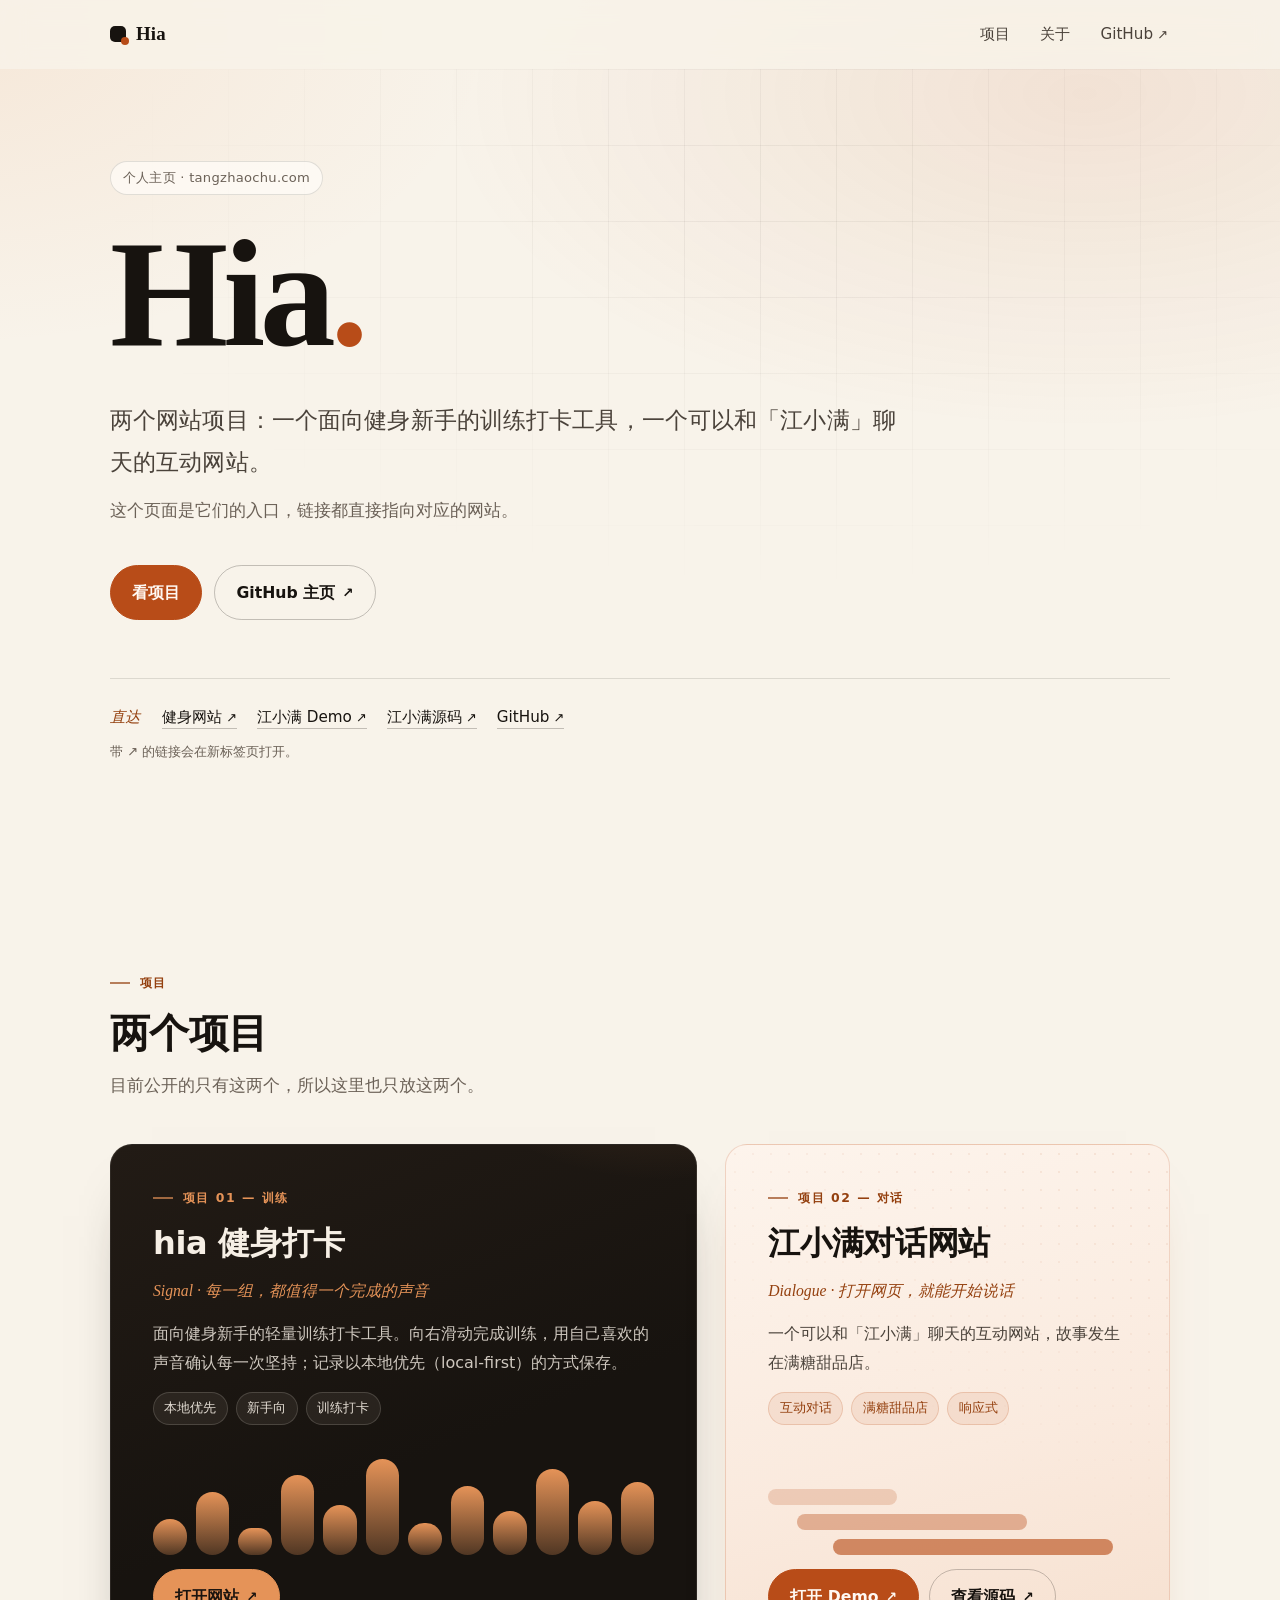
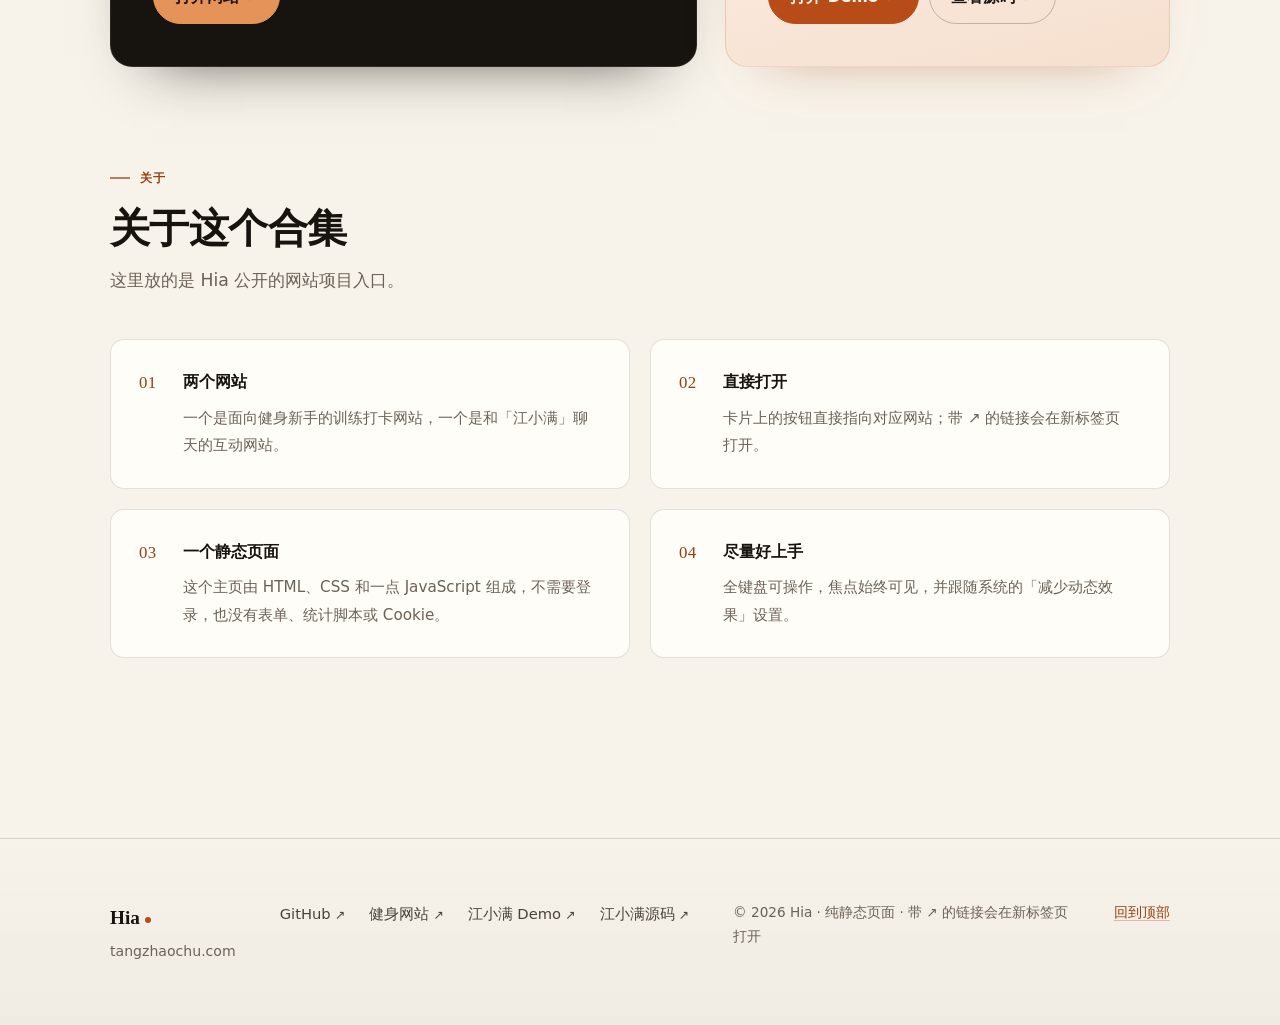
==== index.html @ 53aebcbc "Create personal project homepage" ====
<!doctype html>
<html lang="zh-CN">
  <head>
    <meta charset="utf-8" />
    <meta name="viewport" content="width=device-width, initial-scale=1" />
    <title>Hia · 个人主页 — 健身打卡与江小满对话</title>
    <meta
      name="description"
      content="Hia 的个人主页：一个面向健身新手的训练打卡工具，和一个可以和「江小满」聊天的互动网站。纯静态页面，无追踪、无外部依赖。"
    />
    <link rel="canonical" href="https://tangzhaochu.com/" />
    <meta name="color-scheme" content="light" />
    <meta name="theme-color" content="#f8f3ea" />

    <meta property="og:type" content="website" />
    <meta property="og:locale" content="zh_CN" />
    <meta property="og:url" content="https://tangzhaochu.com/" />
    <meta property="og:title" content="Hia · 个人主页" />
    <meta
      property="og:description"
      content="两个网站项目的入口：一个面向健身新手的训练打卡工具，一个可以和「江小满」聊天的互动网站。"
    />

    <link rel="icon" href="favicon.svg" type="image/svg+xml" />
    <link rel="stylesheet" href="styles.css" />

    <script type="application/ld+json">
      {
        "@context": "https://schema.org",
        "@type": "WebSite",
        "name": "Hia",
        "alternateName": "Hia 个人主页",
        "url": "https://tangzhaochu.com/",
        "inLanguage": "zh-CN"
      }
    </script>
  </head>

  <body>
    <a class="skip-link" href="#main">跳到主要内容</a>

    <header class="site-header">
      <div class="wrap site-header__inner">
        <a class="brand" href="#top">
          <span class="brand__mark" aria-hidden="true"></span>
          <span class="brand__text">Hia</span>
        </a>

        <nav class="nav" aria-label="站点导航">
          <a href="#projects">项目</a>
          <a href="#notes">关于</a>
          <a href="https://github.com/hiack" target="_blank" rel="noopener noreferrer">
            GitHub<span class="ext" aria-hidden="true">↗</span>
          </a>
        </nav>
      </div>
    </header>

    <main id="main">
      <!-- 首屏 -->
      <section class="hero" id="top" aria-labelledby="hero-title">
        <div class="wrap hero__inner">
          <p class="chip">个人主页 · tangzhaochu.com</p>

          <h1 class="hero__name" id="hero-title">
            Hia<span class="hero__dot" aria-hidden="true">.</span>
          </h1>

          <p class="hero__lead">
            两个网站项目：一个面向健身新手的训练打卡工具，一个可以和「江小满」聊天的互动网站。
          </p>
          <p class="hero__sub">这个页面是它们的入口，链接都直接指向对应的网站。</p>

          <div class="hero__actions">
            <a class="btn btn--primary" href="#projects">看项目</a>
            <a class="btn btn--ghost" href="https://github.com/hiack" target="_blank" rel="noopener noreferrer">
              GitHub 主页<span class="ext" aria-hidden="true">↗</span>
            </a>
          </div>

          <div class="quick">
            <span class="quick__label" aria-hidden="true">直达</span>
            <ul class="quick__list" role="list">
              <li>
                <a href="https://temporary-speedy-koto-kwl44fv.vercel.app/" target="_blank" rel="noopener noreferrer">
                  健身网站<span class="ext" aria-hidden="true">↗</span>
                </a>
              </li>
              <li>
                <a href="/jiang-xiaoman-web/" target="_blank" rel="noopener noreferrer">
                  江小满 Demo<span class="ext" aria-hidden="true">↗</span>
                </a>
              </li>
              <li>
                <a href="https://github.com/hiack/jiang-xiaoman-web" target="_blank" rel="noopener noreferrer">
                  江小满源码<span class="ext" aria-hidden="true">↗</span>
                </a>
              </li>
              <li>
                <a href="https://github.com/hiack" target="_blank" rel="noopener noreferrer">
                  GitHub<span class="ext" aria-hidden="true">↗</span>
                </a>
              </li>
            </ul>
            <p class="quick__hint">带 ↗ 的链接会在新标签页打开。</p>
          </div>
        </div>
      </section>

      <!-- 项目 -->
      <section class="section" id="projects" aria-labelledby="projects-title">
        <div class="wrap">
          <header class="section__head reveal">
            <p class="kicker">项目</p>
            <h2 class="section__title" id="projects-title">两个项目</h2>
            <p class="section__lead">目前公开的只有这两个，所以这里也只放这两个。</p>
          </header>

          <div class="projects">
            <!-- 01 健身：深色信号 / 力量 -->
            <article class="card card--dark on-dark reveal" aria-labelledby="project-fitness">
              <p class="card__kicker">项目 01 — 训练</p>
              <h3 class="card__title" id="project-fitness">hia 健身打卡</h3>
              <p class="card__tagline">Signal · 每一组，都值得一个完成的声音</p>

              <p class="card__body">
                面向健身新手的轻量训练打卡工具。向右滑动完成训练，用自己喜欢的声音确认每一次坚持；记录以本地优先（local-first）的方式保存。
              </p>

              <ul class="chips" role="list">
                <li>本地优先</li>
                <li>新手向</li>
                <li>训练打卡</li>
              </ul>

              <div class="card__motif">
                <div class="bars" aria-hidden="true">
                  <span></span><span></span><span></span><span></span><span></span><span></span>
                  <span></span><span></span><span></span><span></span><span></span><span></span>
                </div>
              </div>

              <div class="card__actions">
                <a
                  class="btn btn--primary"
                  href="https://temporary-speedy-koto-kwl44fv.vercel.app/"
                  target="_blank"
                  rel="noopener noreferrer"
                >
                  打开网站<span class="ext" aria-hidden="true">↗</span>
                </a>
              </div>
            </article>

            <!-- 02 江小满：暖色对话 -->
            <article class="card card--warm reveal" aria-labelledby="project-jiang">
              <p class="card__kicker">项目 02 — 对话</p>
              <h3 class="card__title" id="project-jiang">江小满对话网站</h3>
              <p class="card__tagline">Dialogue · 打开网页，就能开始说话</p>

              <p class="card__body">
                一个可以和「江小满」聊天的互动网站，故事发生在满糖甜品店。
              </p>

              <ul class="chips" role="list">
                <li>互动对话</li>
                <li>满糖甜品店</li>
                <li>响应式</li>
              </ul>

              <div class="card__motif">
                <div class="bubbles" aria-hidden="true">
                  <span class="bubble bubble--sm"></span>
                  <span class="bubble bubble--md"></span>
                  <span class="bubble bubble--lg"></span>
                </div>
              </div>

              <div class="card__actions">
                <a
                  class="btn btn--primary"
                  href="/jiang-xiaoman-web/"
                  target="_blank"
                  rel="noopener noreferrer"
                >
                  打开 Demo<span class="ext" aria-hidden="true">↗</span>
                </a>
                <a
                  class="btn btn--ghost"
                  href="https://github.com/hiack/jiang-xiaoman-web"
                  target="_blank"
                  rel="noopener noreferrer"
                >
                  查看源码<span class="ext" aria-hidden="true">↗</span>
                </a>
              </div>
            </article>
          </div>
        </div>
      </section>

      <!-- 关于这个合集 -->
      <section class="section section--notes" id="notes" aria-labelledby="notes-title">
        <div class="wrap">
          <header class="section__head reveal">
            <p class="kicker">关于</p>
            <h2 class="section__title" id="notes-title">关于这个合集</h2>
            <p class="section__lead">这里放的是 Hia 公开的网站项目入口。</p>
          </header>

          <ol class="notes reveal" role="list">
            <li class="note">
              <p class="note__title">两个网站</p>
              <p class="note__body">一个是面向健身新手的训练打卡网站，一个是和「江小满」聊天的互动网站。</p>
            </li>
            <li class="note">
              <p class="note__title">直接打开</p>
              <p class="note__body">卡片上的按钮直接指向对应网站；带 ↗ 的链接会在新标签页打开。</p>
            </li>
            <li class="note">
              <p class="note__title">一个静态页面</p>
              <p class="note__body">这个主页由 HTML、CSS 和一点 JavaScript 组成，不需要登录，也没有表单、统计脚本或 Cookie。</p>
            </li>
            <li class="note">
              <p class="note__title">尽量好上手</p>
              <p class="note__body">全键盘可操作，焦点始终可见，并跟随系统的「减少动态效果」设置。</p>
            </li>
          </ol>
        </div>
      </section>
    </main>

    <footer class="site-footer">
      <div class="wrap footer__inner">
        <div class="footer__brand">
          <p class="footer__name">Hia<span class="brand__dot" aria-hidden="true"></span></p>
          <p class="footer__domain">tangzhaochu.com</p>
        </div>

        <nav class="footer__nav" aria-label="页脚链接">
          <a href="https://github.com/hiack" target="_blank" rel="noopener noreferrer">
            GitHub<span class="ext" aria-hidden="true">↗</span>
          </a>
          <a href="https://temporary-speedy-koto-kwl44fv.vercel.app/" target="_blank" rel="noopener noreferrer">
            健身网站<span class="ext" aria-hidden="true">↗</span>
          </a>
          <a href="/jiang-xiaoman-web/" target="_blank" rel="noopener noreferrer">
            江小满 Demo<span class="ext" aria-hidden="true">↗</span>
          </a>
          <a href="https://github.com/hiack/jiang-xiaoman-web" target="_blank" rel="noopener noreferrer">
            江小满源码<span class="ext" aria-hidden="true">↗</span>
          </a>
        </nav>

        <p class="footer__meta">© <span id="year">2026</span> Hia · 纯静态页面 · 带 ↗ 的链接会在新标签页打开</p>
        <p class="footer__top"><a href="#top">回到顶部</a></p>
      </div>
    </footer>

    <script src="script.js" defer></script>
  </body>
</html>
---- styles.css ----
/* =========================================================
   Hia · 个人主页 — tangzhaochu.com
   纯手写 CSS，无框架、无外部字体、无远程图片。
   配色：暖白纸面 + 墨色文字 + 克制的橘色强调。
   ========================================================= */

/* ---------- 1. 设计变量 ---------- */
:root {
  /* 纸面与墨色 */
  --paper: #f8f3ea;
  --paper-2: #fffdf8;
  --ink: #17130f;
  --ink-soft: #4a423a;
  --ink-muted: #6b6157;
  --line: rgba(23, 19, 15, 0.12);
  --line-strong: rgba(23, 19, 15, 0.24);

  /* 橘色强调：--accent 用于按钮/焦点，--accent-ink 用于浅底小字 */
  --accent: #b84c18;
  --accent-hover: #9c3f12;
  --accent-ink: #94400f;
  --accent-tint: rgba(184, 76, 24, 0.09);
  --accent-bright: #e59358;

  /* 深色卡片 */
  --dark: #17130f;
  --dark-2: #221b15;
  --on-dark: #f6efe5;
  --on-dark-soft: rgba(246, 239, 229, 0.82);
  --on-dark-muted: rgba(246, 239, 229, 0.62);

  /* 字体：全部走系统字体栈，不下载任何字体文件 */
  --font-sans: system-ui, -apple-system, "Segoe UI", Roboto, "PingFang SC", "Hiragino Sans GB",
    "Microsoft YaHei", "Noto Sans CJK SC", "Source Han Sans SC", sans-serif;
  --font-serif: "Iowan Old Style", "Palatino Linotype", Palatino, "Songti SC", Georgia, "Times New Roman", serif;

  /* 节奏 */
  --radius: 22px;
  --radius-sm: 14px;
  --section-y: clamp(56px, 9vw, 100px);

  /* 焦点环：深色区域内会覆盖成亮橘色 */
  --focus-ring: var(--accent);
}

/* ---------- 2. 基础 ---------- */
*,
*::before,
*::after {
  box-sizing: border-box;
}

html {
  -webkit-text-size-adjust: 100%;
  scroll-behavior: smooth;
  scroll-padding-top: 92px;
}

body {
  margin: 0;
  background-color: var(--paper);
  color: var(--ink);
  font-family: var(--font-sans);
  font-size: 1rem;
  line-height: 1.75;
  -webkit-font-smoothing: antialiased;
  -moz-osx-font-smoothing: grayscale;
  overflow-x: hidden;
}

h1,
h2,
h3,
p,
ul,
ol,
figure {
  margin: 0;
}

h1,
h2,
h3 {
  text-wrap: balance;
  line-height: 1.25;
}

p {
  text-wrap: pretty;
}

ul,
ol {
  padding: 0;
}

a {
  color: var(--accent-ink);
  text-decoration-color: rgba(184, 76, 24, 0.35);
  text-underline-offset: 0.22em;
}

a:hover {
  color: var(--accent-hover);
}

::selection {
  background: rgba(184, 76, 24, 0.18);
}

/* 焦点永远可见，任何地方都不移除 outline */
:focus-visible {
  outline: 3px solid var(--focus-ring);
  outline-offset: 3px;
}

.skip-link {
  position: fixed;
  top: 10px;
  left: 50%;
  z-index: 100;
  transform: translate(-50%, -160%);
  background: var(--ink);
  color: var(--paper);
  padding: 10px 18px;
  border-radius: 999px;
  font-size: 0.9rem;
  text-decoration: none;
  transition: transform 0.22s ease;
}

.skip-link:focus {
  transform: translate(-50%, 0);
  color: var(--paper);
}

/* 版心 */
.wrap {
  width: 100%;
  max-width: 1140px;
  margin-inline: auto;
  padding-inline: clamp(20px, 5vw, 40px);
}

/* 外链箭头 */
.ext {
  display: inline-block;
  margin-left: 0.32em;
  font-size: 0.85em;
  line-height: 1;
  transition: transform 0.25s ease;
}

a:hover > .ext,
a:focus-visible > .ext {
  transform: translate(0.12em, -0.12em);
}

/* ---------- 3. 顶栏 ---------- */
.site-header {
  position: sticky;
  top: 0;
  z-index: 30;
  background: var(--paper);
  border-bottom: 1px solid transparent;
  transition: border-color 0.3s ease, box-shadow 0.3s ease;
}

@supports (backdrop-filter: blur(2px)) {
  .site-header {
    background: rgba(248, 243, 234, 0.82);
    -webkit-backdrop-filter: blur(12px) saturate(1.15);
    backdrop-filter: blur(12px) saturate(1.15);
  }
}

.site-header.is-scrolled {
  border-bottom-color: var(--line);
  box-shadow: 0 12px 32px -28px rgba(23, 19, 15, 0.9);
}

.site-header__inner {
  display: flex;
  align-items: center;
  justify-content: space-between;
  gap: 18px;
  min-height: 68px;
}

.brand {
  display: inline-flex;
  align-items: center;
  gap: 10px;
  color: var(--ink);
  text-decoration: none;
}

.brand__text {
  font-family: var(--font-serif);
  font-size: 1.18rem;
  font-weight: 600;
  letter-spacing: 0.01em;
}

.brand__mark {
  position: relative;
  flex: 0 0 auto;
  width: 16px;
  height: 16px;
  border-radius: 5px;
  background: var(--ink);
}

.brand__mark::after {
  content: "";
  position: absolute;
  right: -3px;
  bottom: -3px;
  width: 8px;
  height: 8px;
  border-radius: 50%;
  background: var(--accent);
}

.nav {
  display: flex;
  align-items: center;
  gap: clamp(14px, 3vw, 26px);
  font-size: 0.95rem;
}

.nav a {
  position: relative;
  display: inline-block;
  padding: 6px 2px;
  color: var(--ink-soft);
  text-decoration: none;
}

.nav a::after {
  content: "";
  position: absolute;
  left: 0;
  right: 0;
  bottom: 2px;
  height: 1.5px;
  background: var(--accent);
  transform: scaleX(0);
  transform-origin: left center;
  transition: transform 0.28s cubic-bezier(0.2, 0.7, 0.3, 1);
}

.nav a:hover,
.nav a:focus-visible {
  color: var(--ink);
}

.nav a:hover::after,
.nav a:focus-visible::after {
  transform: scaleX(1);
}

/* ---------- 4. 首屏 ---------- */
.hero {
  position: relative;
  isolation: isolate;
  padding-block: clamp(52px, 8vw, 92px) clamp(60px, 9vw, 108px);
}

/* 暖色光晕 */
.hero::before {
  content: "";
  position: absolute;
  inset: -10% -12% auto -12%;
  height: 130%;
  z-index: -2;
  pointer-events: none;
  background:
    radial-gradient(58% 46% at 78% 10%, rgba(184, 76, 24, 0.1), rgba(184, 76, 24, 0) 70%),
    radial-gradient(48% 42% at 6% 4%, rgba(229, 147, 88, 0.12), rgba(229, 147, 88, 0) 72%);
}

/* 细网格，用遮罩淡出 */
.hero::after {
  content: "";
  position: absolute;
  inset: 0;
  z-index: -1;
  pointer-events: none;
  background-image:
    linear-gradient(to right, rgba(23, 19, 15, 0.05) 1px, transparent 1px),
    linear-gradient(to bottom, rgba(23, 19, 15, 0.05) 1px, transparent 1px);
  background-size: 76px 76px;
  -webkit-mask-image: radial-gradient(72% 62% at 62% 18%, #000 12%, transparent 76%);
  mask-image: radial-gradient(72% 62% at 62% 18%, #000 12%, transparent 76%);
}

.chip {
  display: inline-block;
  padding: 0.36em 0.9em;
  border: 1px solid var(--line);
  border-radius: 999px;
  background: rgba(255, 253, 248, 0.7);
  color: var(--ink-muted);
  font-size: 0.82rem;
  letter-spacing: 0.02em;
}

.hero__name {
  margin-top: clamp(20px, 3vw, 30px);
  font-family: var(--font-serif);
  font-weight: 600;
  font-size: clamp(3.6rem, 15vw, 9.5rem);
  line-height: 0.92;
  letter-spacing: -0.035em;
}

.hero__dot {
  color: var(--accent);
}

.hero__lead {
  margin-top: clamp(20px, 3vw, 32px);
  max-width: 34em;
  color: var(--ink-soft);
  font-size: clamp(1.1rem, 2.1vw, 1.45rem);
  line-height: 1.78;
  letter-spacing: 0.005em;
}

.hero__sub {
  margin-top: 14px;
  max-width: 38em;
  color: var(--ink-muted);
  font-size: clamp(0.95rem, 1.5vw, 1.05rem);
}

.hero__actions {
  display: flex;
  flex-wrap: wrap;
  gap: 12px;
  margin-top: clamp(28px, 4vw, 40px);
}

/* ---------- 5. 按钮 ---------- */
.btn {
  display: inline-flex;
  align-items: center;
  justify-content: center;
  gap: 0.2em;
  padding: 0.82em 1.35em;
  border: 1px solid transparent;
  border-radius: 999px;
  font-size: 0.98rem;
  font-weight: 600;
  text-decoration: none;
  white-space: nowrap;
  transition: background-color 0.25s ease, border-color 0.25s ease, color 0.25s ease, transform 0.25s ease;
}

.btn--primary {
  background: var(--accent);
  border-color: var(--accent);
  color: #fff8f2;
}

.btn--primary:hover {
  background: var(--accent-hover);
  border-color: var(--accent-hover);
  color: #fff8f2;
}

.btn--ghost {
  border-color: var(--line-strong);
  color: var(--ink);
}

.btn--ghost:hover {
  border-color: var(--ink);
  background: rgba(23, 19, 15, 0.04);
  color: var(--ink);
}

a.btn:hover {
  transform: translateY(-1px);
}

/* 深底区域：换成亮橘色 + 亮描边 */
.on-dark {
  --focus-ring: var(--accent-bright);
}

.on-dark .btn--primary {
  background: var(--accent-bright);
  border-color: var(--accent-bright);
  color: #1b140f;
}

.on-dark .btn--primary:hover {
  background: #f0a468;
  border-color: #f0a468;
  color: #1b140f;
}

.on-dark .btn--ghost {
  border-color: rgba(246, 239, 229, 0.28);
  color: var(--on-dark);
}

.on-dark .btn--ghost:hover {
  border-color: rgba(246, 239, 229, 0.6);
  background: rgba(246, 239, 229, 0.08);
  color: var(--on-dark);
}

/* ---------- 6. 首屏直达链接 ---------- */
.quick {
  display: flex;
  flex-wrap: wrap;
  align-items: baseline;
  gap: 10px 22px;
  margin-top: clamp(36px, 6vw, 58px);
  padding-top: 24px;
  border-top: 1px solid var(--line);
}

.quick__label {
  font-family: var(--font-serif);
  font-style: italic;
  font-size: 0.95rem;
  color: var(--accent-ink);
}

.quick__list {
  display: flex;
  flex-wrap: wrap;
  gap: 10px 20px;
  list-style: none;
}

.quick__list a {
  color: var(--ink);
  font-size: 0.95rem;
  text-decoration: none;
  border-bottom: 1px solid var(--line-strong);
  padding-bottom: 2px;
  transition: color 0.25s ease, border-color 0.25s ease;
}

.quick__list a:hover {
  color: var(--accent-ink);
  border-bottom-color: var(--accent);
}

.quick__hint {
  flex: 1 1 100%;
  color: var(--ink-muted);
  font-size: 0.82rem;
}

/* ---------- 7. 区块标题 ---------- */
.section {
  padding-block: var(--section-y);
}

.section__head {
  max-width: 44em;
  margin-bottom: clamp(28px, 4vw, 44px);
}

.kicker,
.card__kicker {
  display: flex;
  align-items: center;
  gap: 10px;
  color: var(--accent-ink);
  font-size: 0.78rem;
  font-weight: 700;
  letter-spacing: 0.12em;
}

.kicker::before,
.card__kicker::before {
  content: "";
  flex: 0 0 auto;
  width: 20px;
  height: 2px;
  background: currentColor;
  opacity: 0.65;
}

.section__title {
  margin-top: 14px;
  font-size: clamp(1.7rem, 4vw, 2.5rem);
  font-weight: 700;
  letter-spacing: -0.015em;
}

.section__lead {
  margin-top: 12px;
  color: var(--ink-muted);
  font-size: clamp(0.98rem, 1.6vw, 1.08rem);
}

/* ---------- 8. 项目卡片 ---------- */
.projects {
  display: grid;
  grid-template-columns: 1fr;
  gap: clamp(20px, 2.6vw, 28px);
}

.card {
  position: relative;
  display: flex;
  flex-direction: column;
  gap: 14px;
  padding: clamp(26px, 3.6vw, 42px);
  border-radius: var(--radius);
  overflow: hidden;
  transition: transform 0.35s cubic-bezier(0.2, 0.7, 0.3, 1), box-shadow 0.35s ease;
}

/* 卡片内容永远在装饰层之上 */
.card > * {
  position: relative;
  z-index: 1;
}

/* — 01 健身：深色信号 / 力量 — */
.card--dark {
  background: linear-gradient(158deg, var(--dark-2) 0%, var(--dark) 58%);
  border: 1px solid rgba(246, 239, 229, 0.09);
  color: var(--on-dark);
  box-shadow: 0 30px 60px -42px rgba(23, 19, 15, 0.85);
}

.card--dark::before {
  content: "";
  position: absolute;
  inset: -30% -20% auto -20%;
  height: 90%;
  pointer-events: none;
  background: radial-gradient(46% 60% at 82% 0%, rgba(229, 147, 88, 0.24), rgba(229, 147, 88, 0) 68%);
}

.card--dark .card__kicker {
  color: var(--accent-bright);
}

.card--dark .card__body {
  color: var(--on-dark-soft);
}

/* — 02 江小满：暖色对话 — */
.card--warm {
  background: linear-gradient(166deg, #fdf4ec 0%, #faeade 58%, #f6e0cf 100%);
  border: 1px solid rgba(184, 76, 24, 0.18);
  color: var(--ink);
  box-shadow: 0 26px 56px -44px rgba(148, 64, 15, 0.6);
}

.card--warm::before {
  content: "";
  position: absolute;
  inset: 0;
  pointer-events: none;
  opacity: 0.45;
  background-image: radial-gradient(rgba(184, 76, 24, 0.22) 1px, rgba(184, 76, 24, 0) 1px);
  background-size: 18px 18px;
  -webkit-mask-image: linear-gradient(205deg, #000 0%, transparent 58%);
  mask-image: linear-gradient(205deg, #000 0%, transparent 58%);
}

.card__title {
  font-size: clamp(1.45rem, 2.9vw, 2rem);
  font-weight: 700;
  letter-spacing: -0.01em;
}

.card__tagline {
  font-family: var(--font-serif);
  font-style: italic;
  font-size: 0.98rem;
  color: var(--accent-ink);
}

.card--dark .card__tagline {
  color: var(--accent-bright);
}

.card__body {
  color: var(--ink-soft);
  font-size: 1rem;
  line-height: 1.85;
}

.chips {
  display: flex;
  flex-wrap: wrap;
  gap: 8px;
  list-style: none;
}

.chips li {
  padding: 0.32em 0.8em;
  border: 1px solid rgba(184, 76, 24, 0.2);
  border-radius: 999px;
  background: var(--accent-tint);
  color: var(--accent-ink);
  font-size: 0.82rem;
  white-space: nowrap;
}

.card--dark .chips li {
  border-color: rgba(246, 239, 229, 0.16);
  background: rgba(246, 239, 229, 0.07);
  color: rgba(246, 239, 229, 0.9);
}

/* 图案区：把操作区推到卡片底部，两张卡片的按钮底部对齐 */
.card__motif {
  margin-top: auto;
  padding-top: clamp(10px, 2vw, 20px);
}

.card__actions {
  display: flex;
  flex-wrap: wrap;
  gap: 10px;
}

.card__note {
  margin-top: 2px;
  padding-left: 12px;
  border-left: 2px solid var(--line-strong);
  color: var(--ink-muted);
  font-size: 0.85rem;
  line-height: 1.7;
}

.card--dark .card__note {
  border-left-color: rgba(229, 147, 88, 0.5);
  color: var(--on-dark-muted);
}

/* ---------- 9. 图案：信号条 + 对话气泡 ---------- */
.bars {
  display: flex;
  align-items: flex-end;
  gap: clamp(4px, 1.1vw, 9px);
  height: clamp(66px, 12vw, 96px);
}

.bars span {
  flex: 1 1 0;
  min-width: 3px;
  border-radius: 999px;
  background: linear-gradient(180deg, var(--accent-bright) 0%, rgba(229, 147, 88, 0.28) 100%);
  transform-origin: 50% 100%;
  animation: bar-pulse 2.8s cubic-bezier(0.4, 0, 0.2, 1) infinite;
}

.bars span:nth-child(1)  { height: 38%;  animation-delay: -0.10s; }
.bars span:nth-child(2)  { height: 66%;  animation-delay: -0.35s; }
.bars span:nth-child(3)  { height: 28%;  animation-delay: -0.60s; }
.bars span:nth-child(4)  { height: 84%;  animation-delay: -0.20s; }
.bars span:nth-child(5)  { height: 52%;  animation-delay: -0.75s; }
.bars span:nth-child(6)  { height: 100%; animation-delay: -0.45s; }
.bars span:nth-child(7)  { height: 34%;  animation-delay: -0.95s; }
.bars span:nth-child(8)  { height: 72%;  animation-delay: -0.55s; }
.bars span:nth-child(9)  { height: 46%;  animation-delay: -1.15s; }
.bars span:nth-child(10) { height: 90%;  animation-delay: -0.30s; }
.bars span:nth-child(11) { height: 56%;  animation-delay: -0.85s; }
.bars span:nth-child(12) { height: 76%;  animation-delay: -0.65s; }

@keyframes bar-pulse {
  0%,
  100% {
    transform: scaleY(0.55);
    opacity: 0.6;
  }
  45% {
    transform: scaleY(1);
    opacity: 1;
  }
}

.bubbles {
  display: flex;
  flex-direction: column;
  gap: 9px;
}

.bubble {
  display: block;
  height: 16px;
  border-radius: 999px;
  animation: bubble-float 6s ease-in-out infinite;
}

.bubble--sm {
  width: 36%;
  background: rgba(184, 76, 24, 0.2);
}

.bubble--md {
  width: 64%;
  margin-left: 8%;
  background: rgba(184, 76, 24, 0.38);
  animation-delay: 0.4s;
}

.bubble--lg {
  width: 78%;
  margin-left: 18%;
  background: rgba(184, 76, 24, 0.62);
  animation-delay: 0.8s;
}

@keyframes bubble-float {
  0%,
  100% {
    transform: translateY(0);
  }
  50% {
    transform: translateY(-4px);
  }
}

/* 卡片悬停：轻微抬起（动效在减少动态效果时关闭） */
@media (hover: hover) and (prefers-reduced-motion: no-preference) {
  .card:hover {
    transform: translateY(-4px);
  }

  .card--dark:hover {
    box-shadow: 0 40px 70px -40px rgba(23, 19, 15, 0.9);
  }

  .card--warm:hover {
    box-shadow: 0 34px 66px -42px rgba(148, 64, 15, 0.7);
  }
}

/* ---------- 10. 说明区 ---------- */
.section--notes {
  padding-top: 0;
}

.notes {
  display: grid;
  grid-template-columns: 1fr;
  gap: clamp(14px, 2vw, 20px);
  list-style: none;
  counter-reset: note;
}

.note {
  position: relative;
  padding: clamp(22px, 3vw, 28px) clamp(22px, 3vw, 28px) clamp(22px, 3vw, 28px) clamp(58px, 7vw, 72px);
  border: 1px solid var(--line);
  border-radius: var(--radius-sm);
  background: var(--paper-2);
}

.note::before {
  counter-increment: note;
  content: counter(note, decimal-leading-zero);
  position: absolute;
  top: clamp(22px, 3vw, 28px);
  left: clamp(22px, 3vw, 28px);
  font-family: var(--font-serif);
  font-size: 1.05rem;
  color: var(--accent-ink);
  letter-spacing: 0.02em;
}

.note__title {
  font-size: 1.02rem;
  font-weight: 700;
}

.note__body {
  margin-top: 8px;
  color: var(--ink-muted);
  font-size: 0.95rem;
  line-height: 1.8;
}

/* ---------- 11. 页脚 ---------- */
.site-footer {
  margin-top: clamp(40px, 7vw, 80px);
  border-top: 1px solid var(--line);
  background: linear-gradient(180deg, rgba(23, 19, 15, 0) 0%, rgba(23, 19, 15, 0.035) 100%);
  padding-block: clamp(38px, 6vw, 62px);
}

.footer__inner {
  display: flex;
  flex-wrap: wrap;
  align-items: flex-start;
  justify-content: space-between;
  gap: 20px 44px;
}

.footer__name {
  font-family: var(--font-serif);
  font-size: 1.2rem;
  font-weight: 600;
}

.brand__dot {
  display: inline-block;
  width: 6px;
  height: 6px;
  margin-left: 5px;
  border-radius: 50%;
  background: var(--accent);
  vertical-align: middle;
}

.footer__domain {
  margin-top: 4px;
  color: var(--ink-muted);
  font-size: 0.88rem;
}

.footer__nav {
  display: flex;
  flex-wrap: wrap;
  gap: 10px 24px;
  font-size: 0.92rem;
}

.footer__nav a {
  color: var(--ink-soft);
  text-decoration: none;
}

.footer__nav a:hover {
  color: var(--accent-ink);
  text-decoration: underline;
  text-decoration-color: rgba(184, 76, 24, 0.4);
}

.footer__meta {
  flex: 1 1 320px;
  color: var(--ink-muted);
  font-size: 0.85rem;
}

.footer__top {
  flex: 0 0 auto;
  font-size: 0.85rem;
}

/* ---------- 12. 404 ---------- */
.page-404 {
  display: flex;
  flex-direction: column;
  min-height: 100vh;
}

.page-404 .err {
  flex: 1 1 auto;
  display: flex;
  align-items: center;
  padding-block: clamp(48px, 10vw, 96px);
}

.err__code {
  font-family: var(--font-serif);
  font-size: clamp(4rem, 17vw, 8rem);
  font-weight: 600;
  line-height: 0.9;
  letter-spacing: -0.04em;
}

.err__title {
  margin-top: 20px;
  font-size: clamp(1.35rem, 3vw, 1.9rem);
  font-weight: 700;
}

.err__body {
  margin-top: 12px;
  max-width: 32em;
  color: var(--ink-soft);
}

.err__actions {
  display: flex;
  flex-wrap: wrap;
  gap: 12px;
  margin-top: 28px;
}

/* ---------- 13. 滚动进入动画（纯 CSS，不支持时正常显示） ---------- */
@keyframes reveal-in {
  from {
    opacity: 0;
    transform: translateY(18px);
  }
  to {
    opacity: 1;
    transform: none;
  }
}

@media (prefers-reduced-motion: no-preference) {
  @supports (animation-timeline: view()) {
    .reveal {
      animation: reveal-in linear both;
      animation-timeline: view();
      animation-range: entry 6% cover 26%;
    }
  }
}

/* ---------- 14. 响应式 ---------- */
@media (min-width: 720px) {
  .notes {
    grid-template-columns: repeat(2, minmax(0, 1fr));
  }
}

@media (min-width: 900px) {
  .projects {
    grid-template-columns: minmax(0, 1.32fr) minmax(0, 1fr);
  }

  .hero__lead {
    margin-top: 34px;
  }
}

@media (max-width: 420px) {
  .nav {
    gap: 12px;
    font-size: 0.9rem;
  }

  .quick {
    gap: 12px 18px;
  }
}

/* ---------- 15. 减少动态效果 ---------- */
@media (prefers-reduced-motion: reduce) {
  html {
    scroll-behavior: auto;
  }

  *,
  *::before,
  *::after {
    animation-duration: 0.001ms !important;
    animation-iteration-count: 1 !important;
    transition-duration: 0.001ms !important;
  }

  .bars span {
    transform: scaleY(0.85);
    opacity: 1;
  }

  .bubble {
    transform: none;
  }

  .card:hover {
    transform: none;
  }
}

/* ---------- 16. 打印 ---------- */
@media print {
  .site-header,
  .skip-link,
  .hero__actions,
  .quick,
  .footer__top,
  .card__motif {
    display: none;
  }

  body {
    background: #fff;
  }

  .card,
  .note {
    break-inside: avoid;
    box-shadow: none;
  }
}
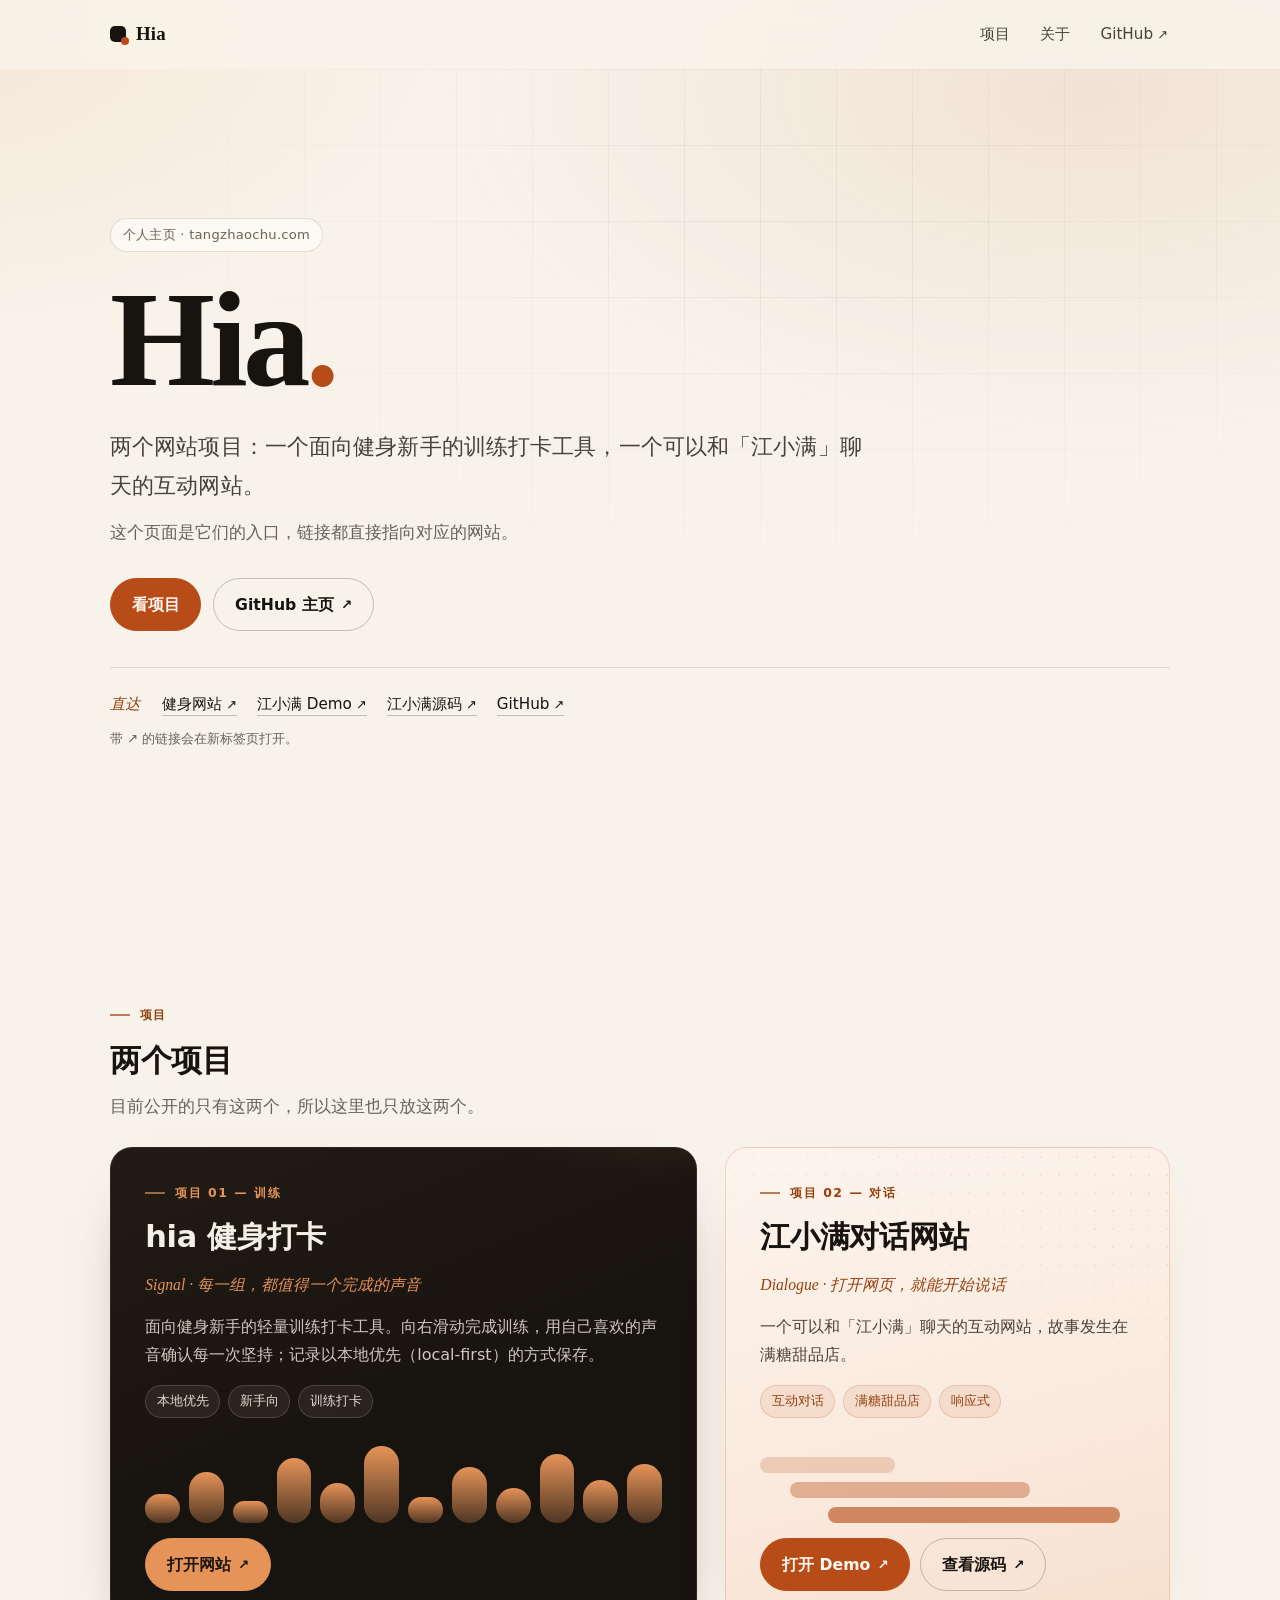
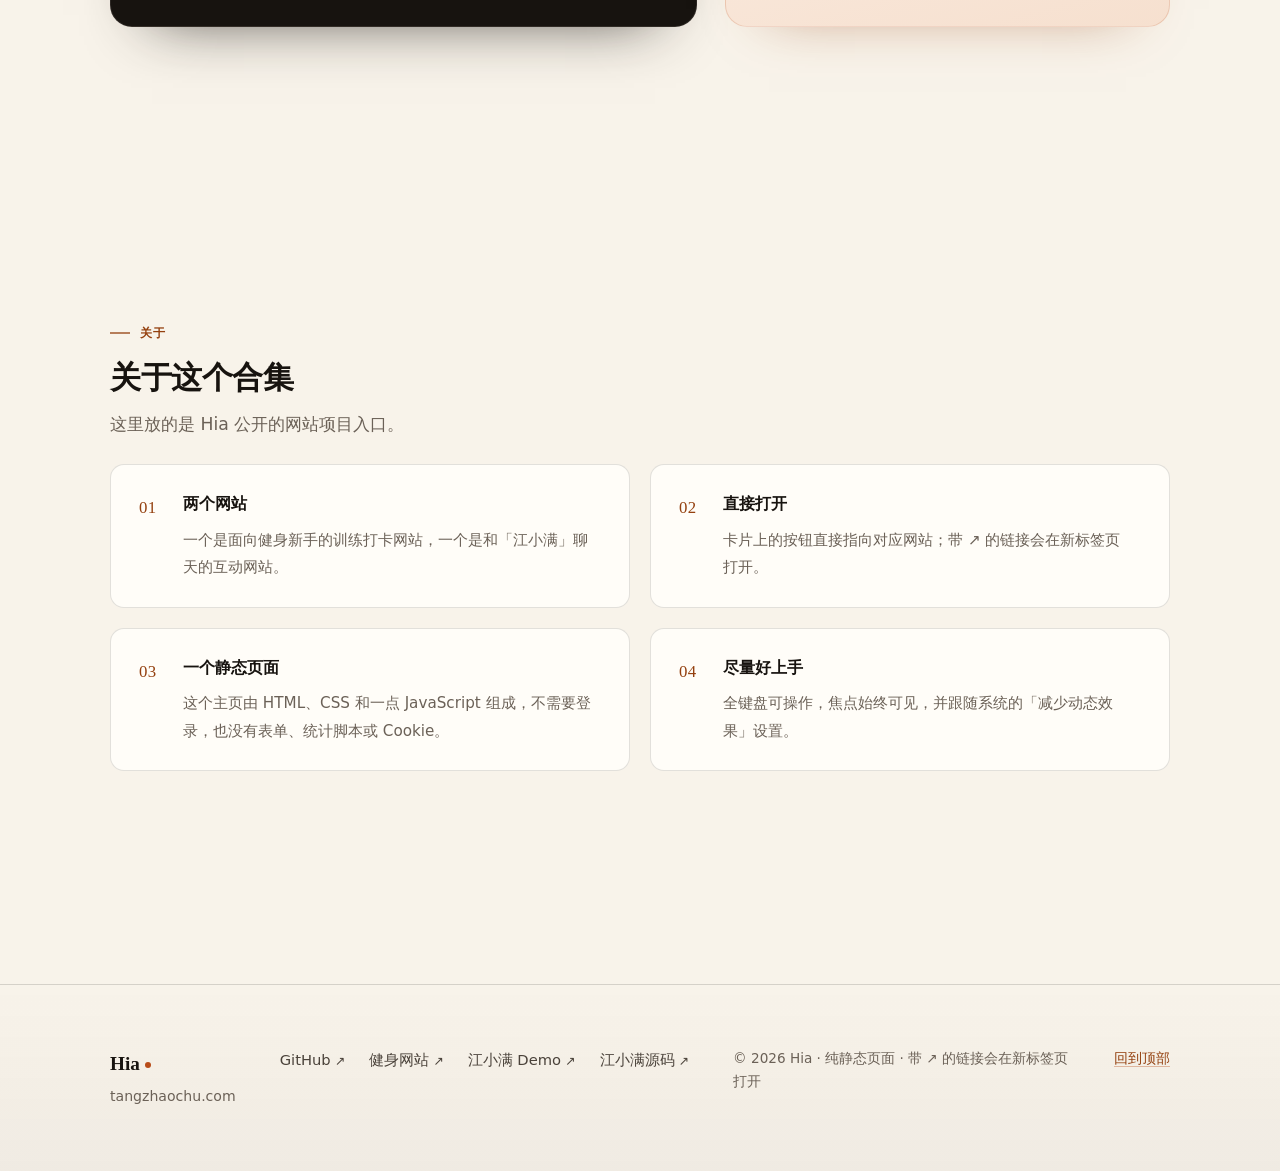
==== commit 85a9668b: "Fit homepage sections to viewport and align navigation anchors" ====
--- a/styles.css
+++ b/styles.css
@@ -39,6 +39,10 @@
   --radius-sm: 14px;
   --section-y: clamp(56px, 9vw, 100px);
 
+  /* 顶栏高度：sticky 顶栏在文档流里占掉的高度（min-height 68px + 1px 分隔线）。
+     桌面端每个栏目按「视口高度 − 这个值」占满一屏，锚点落点也由它推算。 */
+  --header-h: 69px;
+
   /* 焦点环：深色区域内会覆盖成亮橘色 */
   --focus-ring: var(--accent);
 }
@@ -53,7 +57,9 @@
 html {
   -webkit-text-size-adjust: 100%;
   scroll-behavior: smooth;
-  scroll-padding-top: 92px;
+  /* 跳转落点：顶栏之下再留一段空隙，标题不会贴在顶栏上。
+     桌面端（≥900px）会把这个空隙收掉，让栏目正好从顶栏下沿开始、占满一屏。 */
+  scroll-padding-top: calc(var(--header-h) + clamp(12px, 3vh, 23px));
 }
 
 body {
@@ -912,7 +918,14 @@
     .reveal {
       animation: reveal-in linear both;
       animation-timeline: view();
-      animation-range: entry 6% cover 26%;
+      /* 动画在「进入视口」阶段就结束：只要元素完整落在一屏里，
+         它一定已经停在最终状态，不会因为位移把底部的按钮顶出屏幕。 */
+      animation-range: entry 2% entry 62%;
+    }
+
+    /* 页内锚点跳转时，目标栏目内的元素直接呈现：避免入场动画的位移影响落点计算 */
+    :target .reveal {
+      animation: none;
     }
   }
 }
@@ -924,13 +937,175 @@
   }
 }
 
+/* 桌面端：一个栏目 = 一屏。
+   每个栏目至少占满「视口高度 − 顶栏高度」，内容在栏目里垂直居中；
+   栏目内的留白和字号跟着视口高度收缩，窗口变矮时整体一起变小，
+   所以点「项目」后，标题、两张卡片和卡片里的按钮能同时落在一屏以内。
+   内容真比一屏高时 min-height 会被撑开，不会有任何东西被裁掉。 */
 @media (min-width: 900px) {
+  /* 桌面端锚点落点 = 顶栏下沿（69px）：栏目顶正好接在 sticky 顶栏下方，
+     配合 min-height 凑满一屏，不会多出 ~22px 的空隙把整栏推下去。 */
+  html {
+    scroll-padding-top: var(--header-h);
+  }
+
   .projects {
     grid-template-columns: minmax(0, 1.32fr) minmax(0, 1fr);
   }
 
+  .hero,
+  .section {
+    display: flex;
+    align-items: center;
+    min-height: calc(100vh - var(--header-h));
+    padding-block: clamp(36px, 6vh, 88px);
+  }
+
+  .hero > .wrap,
+  .section > .wrap {
+    width: 100%;
+  }
+
+  /* 说明区同样占满一屏，不再靠上紧贴项目区 */
+  .section--notes {
+    padding-top: clamp(36px, 6vh, 88px);
+  }
+
+  /* 区块标题 */
+  .section__head {
+    margin-bottom: clamp(16px, 2.8vh, 32px);
+  }
+
+  .kicker,
+  .card__kicker {
+    font-size: clamp(0.72rem, 1.55vh, 0.78rem);
+  }
+
+  .section__title {
+    margin-top: clamp(10px, 1.7vh, 16px);
+    font-size: clamp(1.5rem, 3.4vh, 2.4rem);
+  }
+
+  .section__lead {
+    margin-top: clamp(8px, 1.3vh, 12px);
+    font-size: clamp(0.94rem, 2vh, 1.08rem);
+  }
+
+  /* 项目卡片：内边距、间距、图案高度都随视口高度收缩 */
+  .card {
+    gap: clamp(9px, 1.6vh, 15px);
+    padding: clamp(20px, 3.8vh, 38px);
+  }
+
+  .card__title {
+    font-size: clamp(1.35rem, 3.4vh, 1.9rem);
+  }
+
+  .card__tagline {
+    font-size: clamp(0.9rem, 2vh, 0.98rem);
+  }
+
+  .card__body {
+    font-size: clamp(0.94rem, 2.1vh, 1rem);
+    line-height: 1.8;
+  }
+
+  .chips li {
+    font-size: clamp(0.74rem, 1.7vh, 0.82rem);
+  }
+
+  .card__motif {
+    padding-top: clamp(8px, 1.5vh, 16px);
+  }
+
+  .bars {
+    height: clamp(42px, 8.6vh, 84px);
+  }
+
+  .bubbles {
+    gap: clamp(6px, 1.2vh, 9px);
+  }
+
+  .bubble {
+    height: clamp(12px, 2vh, 16px);
+  }
+
+  .btn {
+    padding: 0.78em 1.32em;
+    font-size: clamp(0.92rem, 2vh, 0.98rem);
+  }
+
+  /* 首屏 */
+  .hero__name {
+    margin-top: clamp(14px, 2.8vh, 28px);
+    font-size: clamp(3.4rem, 15vh, 9rem);
+  }
+
   .hero__lead {
-    margin-top: 34px;
+    margin-top: clamp(16px, 2.8vh, 32px);
+    font-size: clamp(1.05rem, 2.5vh, 1.4rem);
+    line-height: 1.72;
+  }
+
+  .hero__sub {
+    margin-top: clamp(8px, 1.5vh, 14px);
+    font-size: clamp(0.95rem, 1.9vh, 1.05rem);
+  }
+
+  .hero__actions {
+    margin-top: clamp(18px, 3.4vh, 38px);
+  }
+
+  .quick {
+    margin-top: clamp(20px, 4vh, 54px);
+    padding-top: clamp(14px, 2.4vh, 24px);
+  }
+
+  /* 说明区 */
+  .note {
+    padding-block: clamp(18px, 2.8vh, 26px);
+  }
+
+  .note__body {
+    font-size: clamp(0.9rem, 1.9vh, 0.95rem);
+  }
+
+  /* 页脚紧跟在最后一屏之后，不再额外空出一大段 */
+  .site-footer {
+    margin-top: clamp(0px, 2.4vh, 32px);
+  }
+}
+
+/* 窗口特别矮时（笔记本缩放 + 浏览器工具栏再占掉一截）：
+   装饰图案和留白再收一档，字号不再往下压，优先保证可读性。 */
+@media (min-width: 900px) and (max-height: 620px) {
+  .section__head {
+    margin-bottom: 14px;
+  }
+
+  .card {
+    padding-block: 18px;
+    gap: 8px;
+  }
+
+  .card__motif {
+    padding-top: 6px;
+  }
+
+  .bars {
+    height: 40px;
+  }
+
+  .bubbles {
+    gap: 5px;
+  }
+
+  .bubble {
+    height: 11px;
+  }
+
+  .btn {
+    padding: 0.7em 1.2em;
   }
 }
 
@@ -975,6 +1150,14 @@
 
 /* ---------- 16. 打印 ---------- */
 @media print {
+  /* 打印不分屏：取消桌面端的「一栏一屏」高度与居中 */
+  .hero,
+  .section {
+    display: block;
+    min-height: 0;
+    padding-block: 24px;
+  }
+
   .site-header,
   .skip-link,
   .hero__actions,
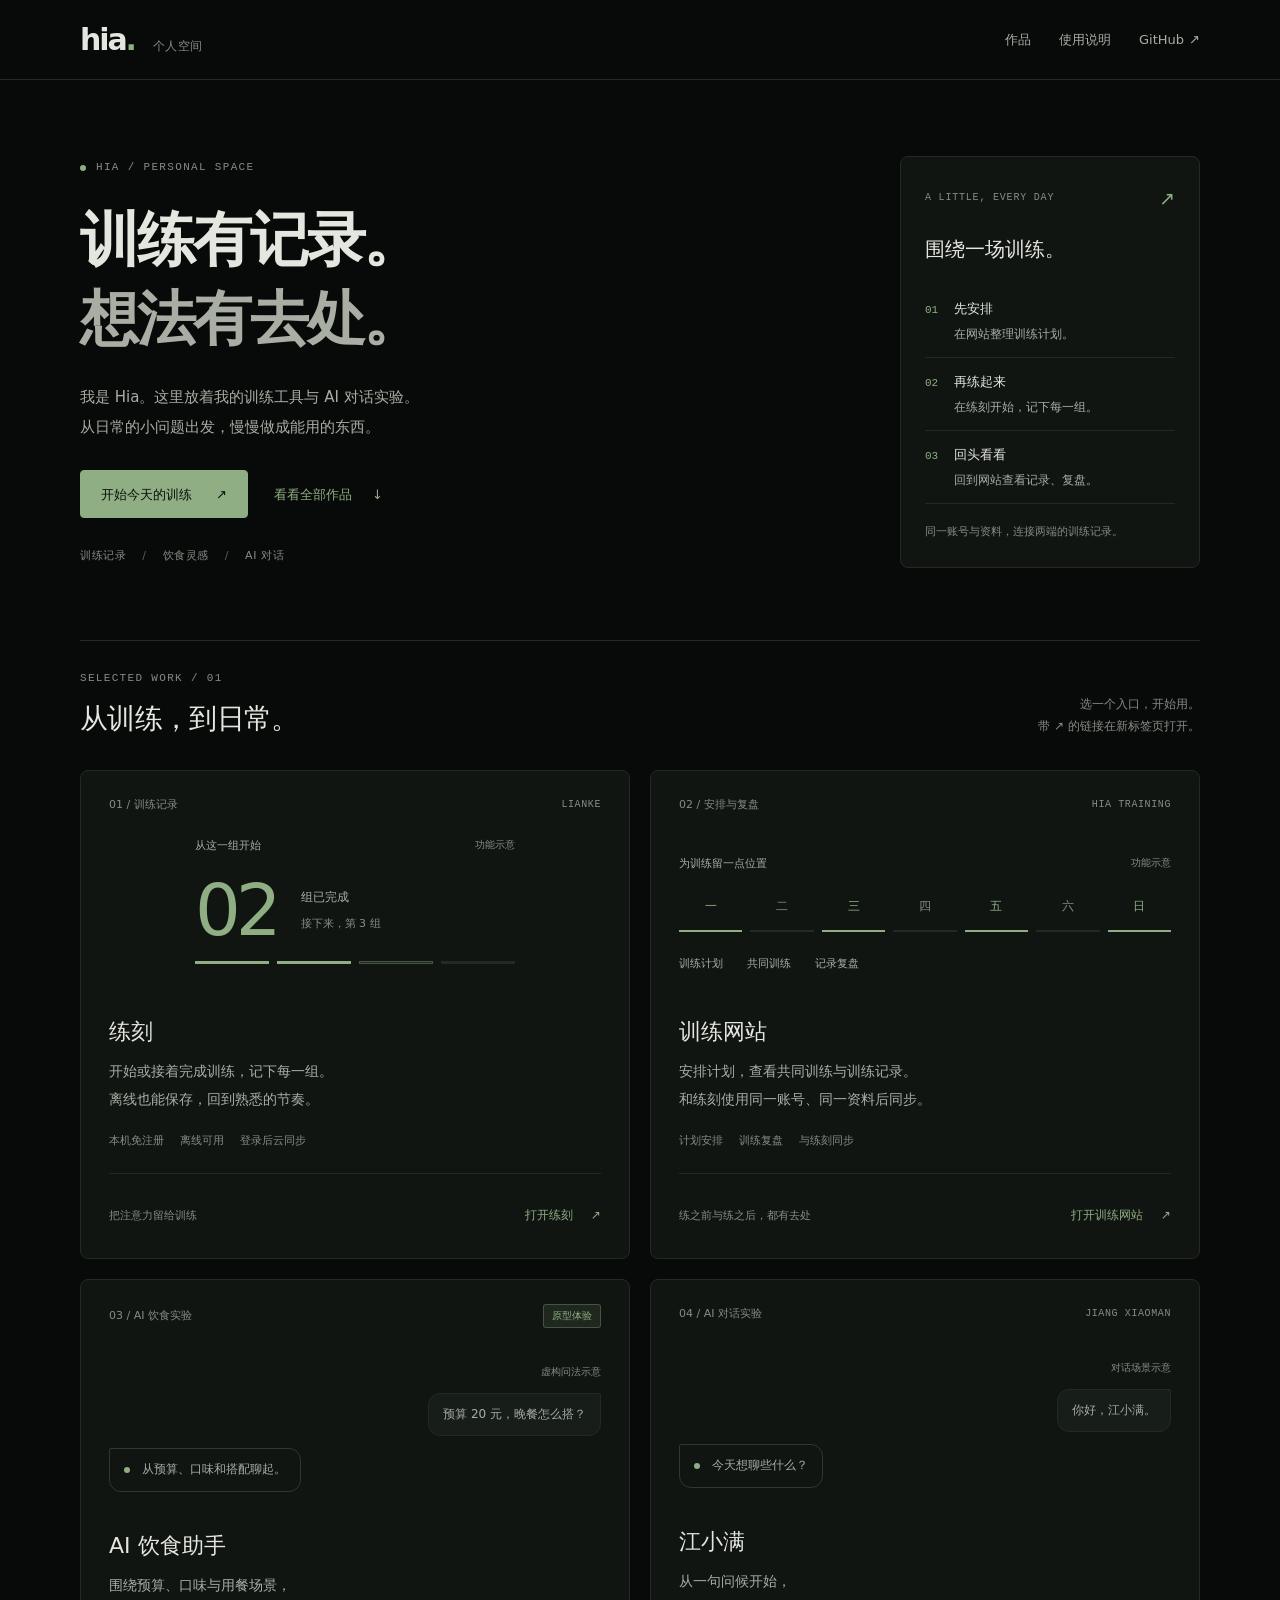
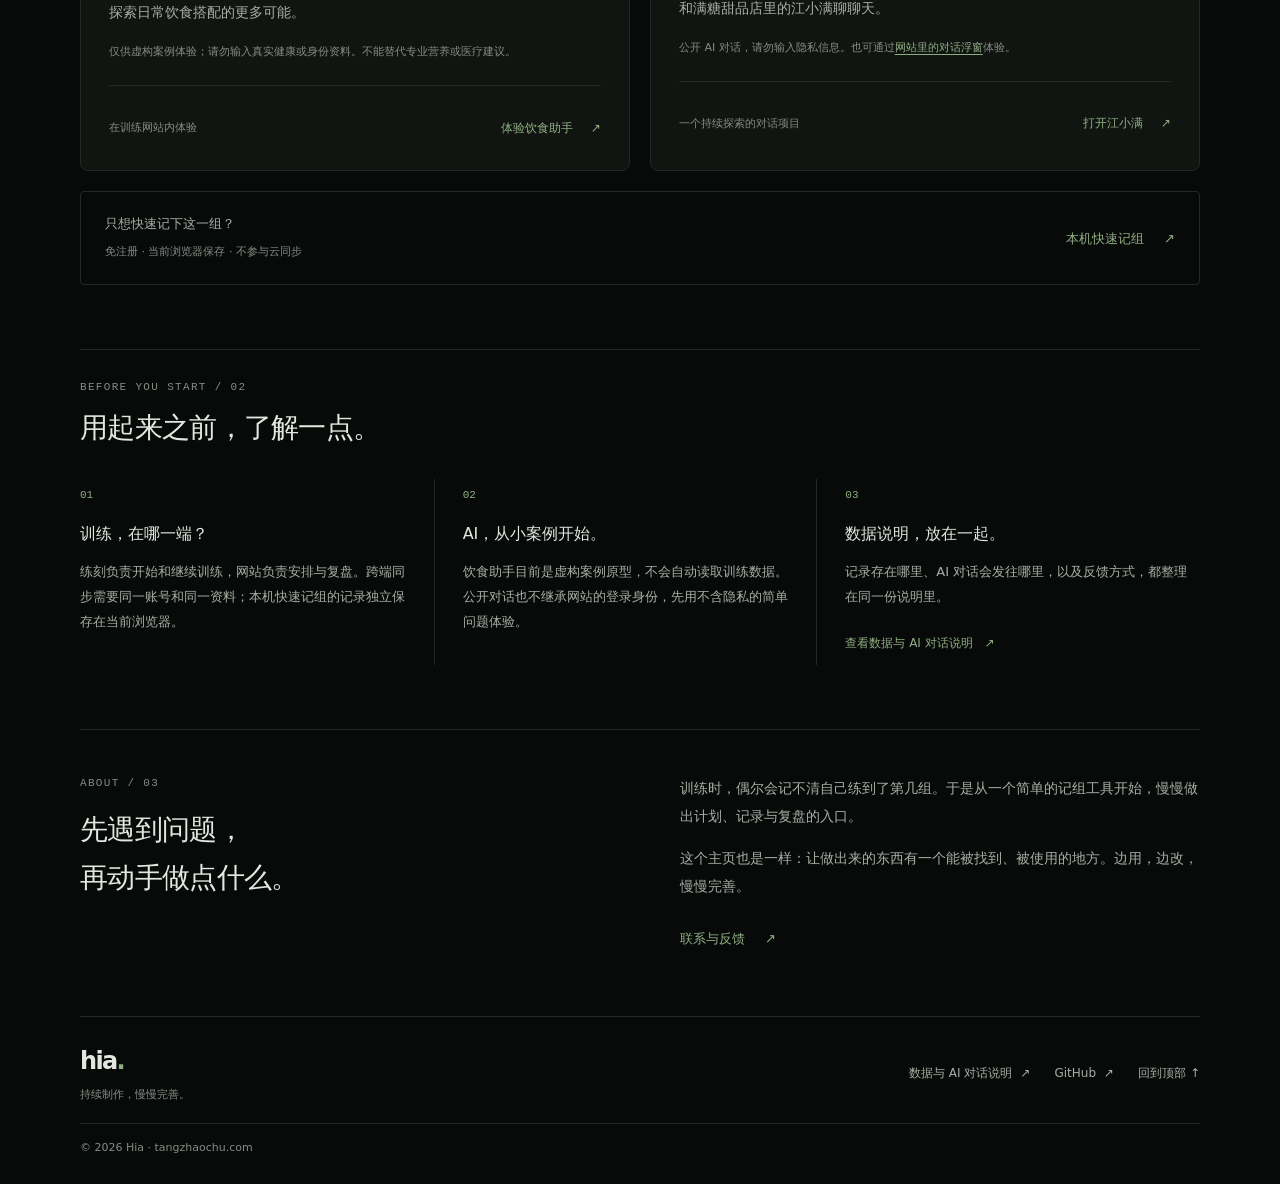
==== commit f8cc5600: "Sync homepage with training tools and green visual style" ====
--- a/index.html
+++ b/index.html
@@ -3,260 +3,128 @@
   <head>
     <meta charset="utf-8" />
     <meta name="viewport" content="width=device-width, initial-scale=1" />
-    <title>Hia · 个人主页 — 健身打卡与江小满对话</title>
-    <meta
-      name="description"
-      content="Hia 的个人主页：一个面向健身新手的训练打卡工具，和一个可以和「江小满」聊天的互动网站。纯静态页面，无追踪、无外部依赖。"
-    />
-    <link rel="canonical" href="https://tangzhaochu.com/" />
-    <meta name="color-scheme" content="light" />
-    <meta name="theme-color" content="#f8f3ea" />
-
+    <title>Hia · 训练、日常与 AI 实验</title>
+    <meta name="description" content="Hia 的个人空间。用练刻记录训练，在训练网站安排与复盘，体验 AI 饮食助手与江小满对话。" />
+    <link rel="canonical" href="http://tangzhaochu.com/" />
+    <meta name="color-scheme" content="dark" />
+    <meta name="theme-color" content="#080a09" />
     <meta property="og:type" content="website" />
     <meta property="og:locale" content="zh_CN" />
-    <meta property="og:url" content="https://tangzhaochu.com/" />
-    <meta property="og:title" content="Hia · 个人主页" />
-    <meta
-      property="og:description"
-      content="两个网站项目的入口：一个面向健身新手的训练打卡工具，一个可以和「江小满」聊天的互动网站。"
-    />
-
-    <link rel="icon" href="favicon.svg" type="image/svg+xml" />
-    <link rel="stylesheet" href="styles.css" />
-
-    <script type="application/ld+json">
-      {
-        "@context": "https://schema.org",
-        "@type": "WebSite",
-        "name": "Hia",
-        "alternateName": "Hia 个人主页",
-        "url": "https://tangzhaochu.com/",
-        "inLanguage": "zh-CN"
-      }
-    </script>
+    <meta property="og:url" content="http://tangzhaochu.com/" />
+    <meta property="og:title" content="Hia · 训练、日常与 AI 实验" />
+    <meta property="og:description" content="从一场训练出发，把日常的小想法做成可以使用的工具。" />
+    <link rel="icon" href="/favicon.svg" type="image/svg+xml" />
+    <link rel="stylesheet" href="/styles.css?v=20261022" />
   </head>
-
   <body>
     <a class="skip-link" href="#main">跳到主要内容</a>
-
     <header class="site-header">
-      <div class="wrap site-header__inner">
-        <a class="brand" href="#top">
-          <span class="brand__mark" aria-hidden="true"></span>
-          <span class="brand__text">Hia</span>
-        </a>
-
-        <nav class="nav" aria-label="站点导航">
-          <a href="#projects">项目</a>
-          <a href="#notes">关于</a>
-          <a href="https://github.com/hiack" target="_blank" rel="noopener noreferrer">
-            GitHub<span class="ext" aria-hidden="true">↗</span>
-          </a>
+      <div class="shell header-inner">
+        <a class="brand" href="#top" aria-label="Hia 个人主页">hia<span aria-hidden="true">.</span><small>个人空间</small></a>
+        <nav class="nav" aria-label="主站导航">
+          <a href="#projects">作品</a>
+          <a href="#notes">使用说明</a>
+          <a href="https://github.com/hiack" target="_blank" rel="noopener noreferrer">GitHub <span aria-hidden="true">↗</span></a>
         </nav>
       </div>
     </header>
+    <main class="shell" id="main" tabindex="-1">
+      <section class="hero" id="top" aria-labelledby="hero-title">
+        <div class="hero-copy">
+          <p class="eyebrow"><span class="signal-dot" aria-hidden="true"></span> HIA / PERSONAL SPACE</p>
+          <h1 id="hero-title">训练有记录。<br /><span>想法有去处。</span></h1>
+          <p class="hero-description">我是 Hia。这里放着我的训练工具与 AI 对话实验。<br class="desktop-break" />从日常的小问题出发，慢慢做成能用的东西。</p>
+          <div class="hero-actions">
+            <a class="button button-primary" href="https://lianke.tangzhaochu.com/" target="_blank" rel="noopener noreferrer">开始今天的训练 <span aria-hidden="true">↗</span></a>
+            <a class="text-link" href="#projects">看看全部作品 <span aria-hidden="true">↓</span></a>
+          </div>
+          <p class="hero-footnote">训练记录 <span aria-hidden="true">/</span> 饮食灵感 <span aria-hidden="true">/</span> AI 对话</p>
+        </div>
+        <aside class="hero-note" aria-labelledby="routine-title">
+          <div class="note-top"><p class="eyebrow">A LITTLE, EVERY DAY</p><span class="note-mark" aria-hidden="true">↗</span></div>
+          <h2 id="routine-title">围绕一场训练。</h2>
+          <ol class="routine-list">
+            <li><span class="routine-number">01</span><div><h3>先安排</h3><p>在网站整理训练计划。</p></div></li>
+            <li><span class="routine-number">02</span><div><h3>再练起来</h3><p>在练刻开始，记下每一组。</p></div></li>
+            <li><span class="routine-number">03</span><div><h3>回头看看</h3><p>回到网站查看记录、复盘。</p></div></li>
+          </ol>
+          <p class="note-caption">同一账号与资料，连接两端的训练记录。</p>
+        </aside>
+      </section>
 
-    <main id="main">
-      <!-- 首屏 -->
-      <section class="hero" id="top" aria-labelledby="hero-title">
-        <div class="wrap hero__inner">
-          <p class="chip">个人主页 · tangzhaochu.com</p>
+      <section class="projects-section" id="projects" aria-labelledby="projects-title">
+        <div class="section-heading">
+          <div><p class="eyebrow">SELECTED WORK / 01</p><h2 id="projects-title">从训练，到日常。</h2></div>
+          <p>选一个入口，开始用。<br />带 ↗ 的链接在新标签页打开。</p>
+        </div>
+        <div class="project-grid">
+          <article class="project-card" aria-labelledby="lianke-title">
+            <div class="card-meta"><span>01 / 训练记录</span><span class="project-label">LIANKE</span></div>
+            <div class="project-art training-art" aria-hidden="true">
+              <div class="art-caption"><span>从这一组开始</span><span>功能示意</span></div>
+              <div class="set-display"><strong>02</strong><div>组已完成<span>接下来，第 3 组</span></div></div>
+              <div class="set-lines"><i></i><i></i><i></i><i></i></div>
+            </div>
+            <div class="card-copy"><h3 id="lianke-title">练刻</h3><p>开始或接着完成训练，记下每一组。<br />离线也能保存，回到熟悉的节奏。</p></div>
+            <ul class="tags" aria-label="练刻特点"><li>本机免注册</li><li>离线可用</li><li>登录后云同步</li></ul>
+            <div class="card-bottom"><span>把注意力留给训练</span><a class="project-action" href="https://lianke.tangzhaochu.com/" target="_blank" rel="noopener noreferrer">打开练刻 <span aria-hidden="true">↗</span></a></div>
+          </article>
 
-          <h1 class="hero__name" id="hero-title">
-            Hia<span class="hero__dot" aria-hidden="true">.</span>
-          </h1>
+          <article class="project-card" aria-labelledby="training-title">
+            <div class="card-meta"><span>02 / 安排与复盘</span><span class="project-label">HIA TRAINING</span></div>
+            <div class="project-art calendar-art" aria-hidden="true">
+              <div class="art-caption"><span>为训练留一点位置</span><span>功能示意</span></div>
+              <div class="calendar-days"><span>一</span><span>二</span><span>三</span><span>四</span><span>五</span><span>六</span><span>日</span></div>
+              <div class="calendar-caption"><span>训练计划</span><span>共同训练</span><span>记录复盘</span></div>
+            </div>
+            <div class="card-copy"><h3 id="training-title">训练网站</h3><p>安排计划，查看共同训练与训练记录。<br />和练刻使用同一账号、同一资料后同步。</p></div>
+            <ul class="tags" aria-label="训练网站特点"><li>计划安排</li><li>训练复盘</li><li>与练刻同步</li></ul>
+            <div class="card-bottom"><span>练之前与练之后，都有去处</span><a class="project-action" href="https://training.tangzhaochu.com/" target="_blank" rel="noopener noreferrer">打开训练网站 <span aria-hidden="true">↗</span></a></div>
+          </article>
 
-          <p class="hero__lead">
-            两个网站项目：一个面向健身新手的训练打卡工具，一个可以和「江小满」聊天的互动网站。
-          </p>
-          <p class="hero__sub">这个页面是它们的入口，链接都直接指向对应的网站。</p>
+          <article class="project-card ai-card" aria-labelledby="nutrition-title">
+            <div class="card-meta"><span>03 / AI 饮食实验</span><span class="status-label">原型体验</span></div>
+            <div class="project-art chat-art" aria-hidden="true">
+              <span class="art-caption">虚构问法示意</span><div class="chat-bubble user-bubble">预算 20 元，晚餐怎么搭？</div><div class="chat-bubble"><span class="signal-dot"></span>从预算、口味和搭配聊起。</div>
+            </div>
+            <div class="card-copy"><h3 id="nutrition-title">AI 饮食助手</h3><p>围绕预算、口味与用餐场景，<br />探索日常饮食搭配的更多可能。</p></div>
+            <p class="card-note">仅供虚构案例体验；请勿输入真实健康或身份资料。不能替代专业营养或医疗建议。</p>
+            <div class="card-bottom"><span>在训练网站内体验</span><a class="project-action" href="https://training.tangzhaochu.com/nutrition" target="_blank" rel="noopener noreferrer">体验饮食助手 <span aria-hidden="true">↗</span></a></div>
+          </article>
 
-          <div class="hero__actions">
-            <a class="btn btn--primary" href="#projects">看项目</a>
-            <a class="btn btn--ghost" href="https://github.com/hiack" target="_blank" rel="noopener noreferrer">
-              GitHub 主页<span class="ext" aria-hidden="true">↗</span>
-            </a>
-          </div>
-
-          <div class="quick">
-            <span class="quick__label" aria-hidden="true">直达</span>
-            <ul class="quick__list" role="list">
-              <li>
-                <a href="https://temporary-speedy-koto-kwl44fv.vercel.app/" target="_blank" rel="noopener noreferrer">
-                  健身网站<span class="ext" aria-hidden="true">↗</span>
-                </a>
-              </li>
-              <li>
-                <a href="/jiang-xiaoman-web/" target="_blank" rel="noopener noreferrer">
-                  江小满 Demo<span class="ext" aria-hidden="true">↗</span>
-                </a>
-              </li>
-              <li>
-                <a href="https://github.com/hiack/jiang-xiaoman-web" target="_blank" rel="noopener noreferrer">
-                  江小满源码<span class="ext" aria-hidden="true">↗</span>
-                </a>
-              </li>
-              <li>
-                <a href="https://github.com/hiack" target="_blank" rel="noopener noreferrer">
-                  GitHub<span class="ext" aria-hidden="true">↗</span>
-                </a>
-              </li>
-            </ul>
-            <p class="quick__hint">带 ↗ 的链接会在新标签页打开。</p>
-          </div>
+          <article class="project-card ai-card" aria-labelledby="jiang-title">
+            <div class="card-meta"><span>04 / AI 对话实验</span><span class="project-label">JIANG XIAOMAN</span></div>
+            <div class="project-art chat-art" aria-hidden="true">
+              <span class="art-caption">对话场景示意</span><div class="chat-bubble user-bubble">你好，江小满。</div><div class="chat-bubble"><span class="signal-dot"></span>今天想聊些什么？</div>
+            </div>
+            <div class="card-copy"><h3 id="jiang-title">江小满</h3><p>从一句问候开始，<br />和满糖甜品店里的江小满聊聊天。</p></div>
+            <p class="card-note">公开 AI 对话，请勿输入隐私信息。也可通过<a href="https://home.tangzhaochu.com/contact" target="_blank" rel="noopener noreferrer">网站里的对话浮窗</a>体验。</p>
+            <div class="card-bottom"><span>一个持续探索的对话项目</span><a class="project-action" href="https://udify.app/chat/pNigFJHwFSH5pgcY" target="_blank" rel="noopener noreferrer">打开江小满 <span aria-hidden="true">↗</span></a></div>
+          </article>
         </div>
       </section>
 
-      <!-- 项目 -->
-      <section class="section" id="projects" aria-labelledby="projects-title">
-        <div class="wrap">
-          <header class="section__head reveal">
-            <p class="kicker">项目</p>
-            <h2 class="section__title" id="projects-title">两个项目</h2>
-            <p class="section__lead">目前公开的只有这两个，所以这里也只放这两个。</p>
-          </header>
+      <aside class="tool-shortcut" aria-label="本机独立工具"><div><p>只想快速记下这一组？</p><span>免注册 · 当前浏览器保存 · 不参与云同步</span></div><a class="text-link" href="https://home.tangzhaochu.com/workout?template=free" target="_blank" rel="noopener noreferrer">本机快速记组 <span aria-hidden="true">↗</span></a></aside>
 
-          <div class="projects">
-            <!-- 01 健身：深色信号 / 力量 -->
-            <article class="card card--dark on-dark reveal" aria-labelledby="project-fitness">
-              <p class="card__kicker">项目 01 — 训练</p>
-              <h3 class="card__title" id="project-fitness">hia 健身打卡</h3>
-              <p class="card__tagline">Signal · 每一组，都值得一个完成的声音</p>
-
-              <p class="card__body">
-                面向健身新手的轻量训练打卡工具。向右滑动完成训练，用自己喜欢的声音确认每一次坚持；记录以本地优先（local-first）的方式保存。
-              </p>
-
-              <ul class="chips" role="list">
-                <li>本地优先</li>
-                <li>新手向</li>
-                <li>训练打卡</li>
-              </ul>
-
-              <div class="card__motif">
-                <div class="bars" aria-hidden="true">
-                  <span></span><span></span><span></span><span></span><span></span><span></span>
-                  <span></span><span></span><span></span><span></span><span></span><span></span>
-                </div>
-              </div>
-
-              <div class="card__actions">
-                <a
-                  class="btn btn--primary"
-                  href="https://temporary-speedy-koto-kwl44fv.vercel.app/"
-                  target="_blank"
-                  rel="noopener noreferrer"
-                >
-                  打开网站<span class="ext" aria-hidden="true">↗</span>
-                </a>
-              </div>
-            </article>
-
-            <!-- 02 江小满：暖色对话 -->
-            <article class="card card--warm reveal" aria-labelledby="project-jiang">
-              <p class="card__kicker">项目 02 — 对话</p>
-              <h3 class="card__title" id="project-jiang">江小满对话网站</h3>
-              <p class="card__tagline">Dialogue · 打开网页，就能开始说话</p>
-
-              <p class="card__body">
-                一个可以和「江小满」聊天的互动网站，故事发生在满糖甜品店。
-              </p>
-
-              <ul class="chips" role="list">
-                <li>互动对话</li>
-                <li>满糖甜品店</li>
-                <li>响应式</li>
-              </ul>
-
-              <div class="card__motif">
-                <div class="bubbles" aria-hidden="true">
-                  <span class="bubble bubble--sm"></span>
-                  <span class="bubble bubble--md"></span>
-                  <span class="bubble bubble--lg"></span>
-                </div>
-              </div>
-
-              <div class="card__actions">
-                <a
-                  class="btn btn--primary"
-                  href="/jiang-xiaoman-web/"
-                  target="_blank"
-                  rel="noopener noreferrer"
-                >
-                  打开 Demo<span class="ext" aria-hidden="true">↗</span>
-                </a>
-                <a
-                  class="btn btn--ghost"
-                  href="https://github.com/hiack/jiang-xiaoman-web"
-                  target="_blank"
-                  rel="noopener noreferrer"
-                >
-                  查看源码<span class="ext" aria-hidden="true">↗</span>
-                </a>
-              </div>
-            </article>
-          </div>
+      <section class="notes-section" id="notes" aria-labelledby="notes-title">
+        <div class="section-heading"><div><p class="eyebrow">BEFORE YOU START / 02</p><h2 id="notes-title">用起来之前，了解一点。</h2></div></div>
+        <div class="usage-grid">
+          <article class="usage-note"><span class="routine-number">01</span><h3>训练，在哪一端？</h3><p>练刻负责开始和继续训练，网站负责安排与复盘。跨端同步需要同一账号和同一资料；本机快速记组的记录独立保存在当前浏览器。</p></article>
+          <article class="usage-note"><span class="routine-number">02</span><h3>AI，从小案例开始。</h3><p>饮食助手目前是虚构案例原型，不会自动读取训练数据。公开对话也不继承网站的登录身份，先用不含隐私的简单问题体验。</p></article>
+          <article class="usage-note"><span class="routine-number">03</span><h3>数据说明，放在一起。</h3><p>记录存在哪里、AI 对话会发往哪里，以及反馈方式，都整理在同一份说明里。</p><a class="text-link" href="https://training.tangzhaochu.com/data-info" target="_blank" rel="noopener noreferrer">查看数据与 AI 对话说明 <span aria-hidden="true">↗</span></a></article>
         </div>
       </section>
 
-      <!-- 关于这个合集 -->
-      <section class="section section--notes" id="notes" aria-labelledby="notes-title">
-        <div class="wrap">
-          <header class="section__head reveal">
-            <p class="kicker">关于</p>
-            <h2 class="section__title" id="notes-title">关于这个合集</h2>
-            <p class="section__lead">这里放的是 Hia 公开的网站项目入口。</p>
-          </header>
-
-          <ol class="notes reveal" role="list">
-            <li class="note">
-              <p class="note__title">两个网站</p>
-              <p class="note__body">一个是面向健身新手的训练打卡网站，一个是和「江小满」聊天的互动网站。</p>
-            </li>
-            <li class="note">
-              <p class="note__title">直接打开</p>
-              <p class="note__body">卡片上的按钮直接指向对应网站；带 ↗ 的链接会在新标签页打开。</p>
-            </li>
-            <li class="note">
-              <p class="note__title">一个静态页面</p>
-              <p class="note__body">这个主页由 HTML、CSS 和一点 JavaScript 组成，不需要登录，也没有表单、统计脚本或 Cookie。</p>
-            </li>
-            <li class="note">
-              <p class="note__title">尽量好上手</p>
-              <p class="note__body">全键盘可操作，焦点始终可见，并跟随系统的「减少动态效果」设置。</p>
-            </li>
-          </ol>
-        </div>
+      <section class="about-section" aria-labelledby="about-title">
+        <div><p class="eyebrow">ABOUT / 03</p><h2 id="about-title">先遇到问题，<br />再动手做点什么。</h2></div>
+        <div class="about-copy"><p>训练时，偶尔会记不清自己练到了第几组。于是从一个简单的记组工具开始，慢慢做出计划、记录与复盘的入口。</p><p>这个主页也是一样：让做出来的东西有一个能被找到、被使用的地方。边用，边改，慢慢完善。</p><a class="text-link" href="mailto:hiack842@gmail.com">联系与反馈 <span aria-hidden="true">↗</span></a></div>
       </section>
     </main>
-
-    <footer class="site-footer">
-      <div class="wrap footer__inner">
-        <div class="footer__brand">
-          <p class="footer__name">Hia<span class="brand__dot" aria-hidden="true"></span></p>
-          <p class="footer__domain">tangzhaochu.com</p>
-        </div>
-
-        <nav class="footer__nav" aria-label="页脚链接">
-          <a href="https://github.com/hiack" target="_blank" rel="noopener noreferrer">
-            GitHub<span class="ext" aria-hidden="true">↗</span>
-          </a>
-          <a href="https://temporary-speedy-koto-kwl44fv.vercel.app/" target="_blank" rel="noopener noreferrer">
-            健身网站<span class="ext" aria-hidden="true">↗</span>
-          </a>
-          <a href="/jiang-xiaoman-web/" target="_blank" rel="noopener noreferrer">
-            江小满 Demo<span class="ext" aria-hidden="true">↗</span>
-          </a>
-          <a href="https://github.com/hiack/jiang-xiaoman-web" target="_blank" rel="noopener noreferrer">
-            江小满源码<span class="ext" aria-hidden="true">↗</span>
-          </a>
-        </nav>
-
-        <p class="footer__meta">© <span id="year">2026</span> Hia · 纯静态页面 · 带 ↗ 的链接会在新标签页打开</p>
-        <p class="footer__top"><a href="#top">回到顶部</a></p>
-      </div>
+    <footer class="site-footer shell">
+      <div><a class="brand footer-brand" href="#top">hia<span aria-hidden="true">.</span></a><p class="footer-caption">持续制作，慢慢完善。</p></div>
+      <nav class="footer-nav" aria-label="页脚导航"><a href="https://training.tangzhaochu.com/data-info" target="_blank" rel="noopener noreferrer">数据与 AI 对话说明 <span aria-hidden="true">↗</span></a><a href="https://github.com/hiack" target="_blank" rel="noopener noreferrer">GitHub <span aria-hidden="true">↗</span></a><a href="#top">回到顶部 ↑</a></nav>
+      <p class="footer-meta">© <span id="year">2026</span> Hia · tangzhaochu.com</p>
     </footer>
-
-    <script src="script.js" defer></script>
+    <script src="/script.js" defer></script>
   </body>
 </html>
--- a/styles.css
+++ b/styles.css
@@ -1,1179 +1,198 @@
-/* =========================================================
-   Hia · 个人主页 — tangzhaochu.com
-   纯手写 CSS，无框架、无外部字体、无远程图片。
-   配色：暖白纸面 + 墨色文字 + 克制的橘色强调。
-   ========================================================= */
-
-/* ---------- 1. 设计变量 ---------- */
+/* Shared palette with the training site. No remote assets or build step. */
 :root {
-  /* 纸面与墨色 */
-  --paper: #f8f3ea;
-  --paper-2: #fffdf8;
-  --ink: #17130f;
-  --ink-soft: #4a423a;
-  --ink-muted: #6b6157;
-  --line: rgba(23, 19, 15, 0.12);
-  --line-strong: rgba(23, 19, 15, 0.24);
-
-  /* 橘色强调：--accent 用于按钮/焦点，--accent-ink 用于浅底小字 */
-  --accent: #b84c18;
-  --accent-hover: #9c3f12;
-  --accent-ink: #94400f;
-  --accent-tint: rgba(184, 76, 24, 0.09);
-  --accent-bright: #e59358;
-
-  /* 深色卡片 */
-  --dark: #17130f;
-  --dark-2: #221b15;
-  --on-dark: #f6efe5;
-  --on-dark-soft: rgba(246, 239, 229, 0.82);
-  --on-dark-muted: rgba(246, 239, 229, 0.62);
-
-  /* 字体：全部走系统字体栈，不下载任何字体文件 */
-  --font-sans: system-ui, -apple-system, "Segoe UI", Roboto, "PingFang SC", "Hiragino Sans GB",
-    "Microsoft YaHei", "Noto Sans CJK SC", "Source Han Sans SC", sans-serif;
-  --font-serif: "Iowan Old Style", "Palatino Linotype", Palatino, "Songti SC", Georgia, "Times New Roman", serif;
-
-  /* 节奏 */
-  --radius: 22px;
-  --radius-sm: 14px;
-  --section-y: clamp(56px, 9vw, 100px);
-
-  /* 顶栏高度：sticky 顶栏在文档流里占掉的高度（min-height 68px + 1px 分隔线）。
-     桌面端每个栏目按「视口高度 − 这个值」占满一屏，锚点落点也由它推算。 */
-  --header-h: 69px;
-
-  /* 焦点环：深色区域内会覆盖成亮橘色 */
-  --focus-ring: var(--accent);
+  color-scheme: dark;
+  --bg: #080a09;
+  --surface: #111512;
+  --surface-raised: #171d19;
+  --border: #232923;
+  --border-hover: #566052;
+  --text: #e4e7df;
+  --text-secondary: #a8aea4;
+  --text-tertiary: #858c84;
+  --accent: #8fae83;
+  --accent-hover: #a3c297;
+  --accent-soft: rgba(143, 174, 131, .12);
+  --accent-line: rgba(143, 174, 131, .34);
+  --focus: #d3e0cd;
+  --font-sans: "Noto Sans SC", "Microsoft YaHei", system-ui, sans-serif;
+  --font-display: "Sora", "Noto Sans SC", "Microsoft YaHei", system-ui, sans-serif;
+  --font-mono: "IBM Plex Mono", Consolas, monospace;
+  --header-height: 80px;
 }
-
-/* ---------- 2. 基础 ---------- */
-*,
-*::before,
-*::after {
-  box-sizing: border-box;
+*, *::before, *::after { box-sizing: border-box; }
+html { scroll-behavior: smooth; scroll-padding-top: calc(var(--header-height) + 24px); -webkit-text-size-adjust: 100%; }
+body { margin: 0; background: var(--bg); color: var(--text); font: 16px/1.8 var(--font-sans); -webkit-font-smoothing: antialiased; }
+h1, h2, h3, p, ol, ul { margin: 0; }
+h1, h2, h3 { font-weight: 500; text-wrap: balance; }
+ol, ul { padding: 0; list-style: none; }
+a { color: inherit; text-decoration: none; text-underline-offset: .25em; transition: color 160ms ease, background 160ms ease, border-color 160ms ease; }
+a:hover { color: var(--accent-hover); }
+a:focus-visible { outline: 2px solid var(--focus); outline-offset: 5px; }
+::selection { background: #354530; color: var(--text); }
+.shell { width: min(1120px, calc(100% - 64px)); margin-inline: auto; }
+.eyebrow { color: var(--text-tertiary); font: 11px/1.8 var(--font-mono); letter-spacing: .12em; }
+.signal-dot { display: inline-block; width: 6px; height: 6px; flex-shrink: 0; border-radius: 50%; background: var(--accent); }
+.skip-link { position: fixed; top: 12px; left: 16px; z-index: 100; transform: translateY(-180%); padding: 10px 18px; background: var(--accent); color: var(--bg); border-radius: 4px; }
+.skip-link:focus { transform: none; color: var(--bg); }
+.site-header { position: sticky; top: 0; z-index: 30; background: var(--bg); border-bottom: 1px solid var(--border); }
+.site-header.is-scrolled { box-shadow: 0 10px 32px rgba(0, 0, 0, .2); }
+.header-inner { display: flex; justify-content: space-between; align-items: center; gap: 24px; min-height: calc(var(--header-height) - 1px); }
+.brand { display: inline-flex; align-items: baseline; min-height: 44px; font: 600 30px/1.5 var(--font-display); letter-spacing: -.07em; }
+.brand > span { color: var(--accent); }
+.brand small { margin-left: 18px; color: var(--text-tertiary); font: 12px/1.8 var(--font-sans); letter-spacing: .04em; }
+.nav { display: flex; gap: 28px; align-items: center; }
+.nav a { display: inline-flex; align-items: center; min-height: 44px; color: var(--text-secondary); font-size: 13px; gap: 5px; }
+.nav a:hover { color: var(--text); }
+.hero { display: grid; grid-template-columns: minmax(0, 1fr) 300px; align-items: center; gap: 80px; padding: 76px 0 72px; }
+.hero .eyebrow { display: flex; align-items: center; gap: 10px; }
+h1 { margin-top: 22px; font-size: clamp(42px, 4.6vw, 62px); font-weight: 600; line-height: 1.35; letter-spacing: -.04em; }
+h1 > span { color: var(--text-secondary); }
+.hero-description { margin-top: 24px; color: var(--text-secondary); font-size: 15px; line-height: 2; }
+.hero-actions { display: flex; align-items: center; flex-wrap: wrap; gap: 12px 26px; margin-top: 28px; }
+.button { display: inline-flex; align-items: center; justify-content: space-between; gap: 24px; min-height: 48px; padding: 11px 20px; border: 1px solid var(--border-hover); border-radius: 4px; font-size: 13px; }
+.button-primary { color: #0b0e0b; background: var(--accent); border-color: var(--accent); }
+.button-primary:hover { color: #0b0e0b; background: var(--accent-hover); border-color: var(--accent-hover); }
+.button-ghost:hover { border-color: var(--accent); }
+.text-link { display: inline-flex; align-items: center; gap: 20px; min-height: 44px; color: var(--accent); font-size: 13px; }
+.hero-footnote { margin-top: 28px; color: var(--text-tertiary); font-size: 11px; letter-spacing: .05em; }
+.hero-footnote > span { margin-inline: 12px; color: var(--border-hover); }
+.hero-note { padding: 24px; background: var(--surface); border: 1px solid var(--border); border-radius: 8px; }
+.note-top { display: flex; justify-content: space-between; align-items: center; gap: 12px; }
+.note-top .eyebrow { font-size: 10px; letter-spacing: .08em; }
+.note-mark { color: var(--accent); font-size: 19px; }
+.hero-note h2 { margin-top: 16px; font-size: 20px; }
+.routine-list { margin-top: 18px; }
+.routine-list li { display: flex; align-items: baseline; gap: 16px; padding-block: 12px; border-bottom: 1px solid var(--border); }
+.routine-number { color: var(--accent); font: 11px/1.8 var(--font-mono); }
+.routine-list h3 { font-size: 13px; }
+.routine-list p { margin-top: 3px; color: var(--text-secondary); font-size: 12px; }
+.note-caption { margin-top: 18px; color: var(--text-tertiary); font-size: 11px; line-height: 1.9; }
+.section-heading { display: flex; justify-content: space-between; align-items: end; gap: 24px; padding-top: 28px; border-top: 1px solid var(--border); }
+.section-heading h2 { margin-top: 8px; font-size: 28px; line-height: 1.6; letter-spacing: -.025em; }
+.section-heading > p { margin-bottom: 4px; color: var(--text-tertiary); font-size: 12px; line-height: 1.8; text-align: right; }
+.project-grid { display: grid; grid-template-columns: repeat(2, minmax(0, 1fr)); gap: 20px; margin-top: 28px; }
+.project-card { display: flex; flex-direction: column; min-width: 0; padding: 24px 28px 20px; border: 1px solid var(--border); border-radius: 8px; background: var(--surface); transition: border-color 160ms ease; }
+.project-card:hover, .project-card:focus-within { border-color: var(--border-hover); }
+.card-meta { display: flex; justify-content: space-between; align-items: center; gap: 12px; color: var(--text-tertiary); font-size: 11px; }
+.project-label { font: 10px/1.8 var(--font-mono); letter-spacing: .06em; }
+.status-label { padding: 2px 8px; color: var(--accent); background: var(--accent-soft); border: 1px solid var(--accent-line); border-radius: 3px; font-size: 10px; }
+.project-art { min-height: 155px; margin: 22px 0 24px; }
+.art-caption { display: flex; justify-content: space-between; gap: 14px; color: var(--text-secondary); font-size: 11px; }
+.art-caption > span:last-child { color: var(--text-tertiary); font-size: 10px; }
+.training-art { width: min(320px, 100%); margin-inline: auto; }
+.set-display { display: flex; align-items: center; gap: 24px; margin-top: 4px; }
+.set-display strong { color: var(--accent); font: 400 72px/1.4 var(--font-display); letter-spacing: -.07em; }
+.set-display > div { color: var(--text-secondary); font-size: 12px; }
+.set-display span { display: block; margin-top: 5px; color: var(--text-tertiary); font-size: 11px; }
+.set-lines { display: grid; grid-template-columns: repeat(4, 1fr); gap: 8px; }
+.set-lines i { height: 3px; background: var(--border); }
+.set-lines i:nth-child(-n+2) { background: var(--accent); }
+.set-lines i:nth-child(3) { background: var(--accent-soft); border: 1px solid var(--accent-line); }
+.calendar-art { display: flex; flex-direction: column; justify-content: center; gap: 22px; }
+.calendar-days { display: grid; grid-template-columns: repeat(7, minmax(0, 1fr)); gap: 8px; }
+.calendar-days span { padding-bottom: 12px; border-bottom: 2px solid var(--border); text-align: center; color: var(--text-tertiary); font-size: 12px; }
+.calendar-days span:nth-child(odd) { color: var(--accent); border-color: var(--accent); }
+.calendar-caption { display: flex; flex-wrap: wrap; gap: 8px 24px; color: var(--text-secondary); font-size: 11px; }
+.card-copy h3 { font-size: 22px; line-height: 1.5; }
+.card-copy p { margin-top: 10px; color: var(--text-secondary); font-size: 14px; line-height: 1.95; }
+.tags { display: flex; flex-wrap: wrap; gap: 8px 16px; margin-top: 18px; color: var(--text-tertiary); font-size: 11px; }
+.card-bottom { display: flex; justify-content: space-between; align-items: center; gap: 12px; margin-top: auto; padding-top: 20px; border-top: 1px solid var(--border); }
+.tags + .card-bottom, .card-note + .card-bottom { margin-top: 22px; }
+.card-bottom > span { color: var(--text-tertiary); font-size: 11px; }
+.project-action { display: inline-flex; align-items: center; justify-content: space-between; gap: 18px; flex-shrink: 0; min-height: 44px; color: var(--accent); font-size: 12px; }
+.chat-art { display: flex; flex-direction: column; justify-content: center; gap: 12px; }
+.chat-art > .art-caption { align-self: end; color: var(--text-tertiary); font-size: 10px; }
+.chat-bubble { display: inline-flex; align-items: center; align-self: start; gap: 12px; max-width: 100%; padding: 10px 14px; border: 1px solid #303630; border-radius: 2px 12px 12px; color: var(--text-secondary); font-size: 12px; }
+.user-bubble { align-self: end; border-color: var(--border); border-radius: 12px 2px 12px 12px; background: var(--surface-raised); }
+.card-note { margin-top: 16px; color: var(--text-tertiary); font-size: 11px; line-height: 1.9; }
+.card-note a { color: var(--accent); text-decoration: underline; }
+.tool-shortcut { display: flex; align-items: center; justify-content: space-between; gap: 20px; margin-top: 20px; padding: 20px 24px; border: 1px solid var(--border); border-radius: 4px; }
+.tool-shortcut p { color: var(--text-secondary); font-size: 13px; }
+.tool-shortcut > div > span { color: var(--text-tertiary); font-size: 11px; }
+.tool-shortcut .text-link { flex-shrink: 0; }
+.notes-section { margin-top: 64px; }
+.usage-grid { display: grid; grid-template-columns: repeat(3, minmax(0, 1fr)); gap: 28px; margin-top: 28px; }
+.usage-note { padding-right: 24px; border-right: 1px solid var(--border); }
+.usage-note:last-child { border: 0; padding-right: 0; }
+.usage-note h3 { margin-top: 12px; font-size: 16px; }
+.usage-note p { margin-top: 10px; color: var(--text-secondary); font-size: 13px; line-height: 1.95; }
+.usage-note .text-link { margin-top: 12px; font-size: 12px; gap: 12px; }
+.about-section { display: grid; grid-template-columns: 1fr 1fr; gap: 80px; margin-top: 64px; padding: 44px 0 56px; border-top: 1px solid var(--border); }
+.about-section h2 { margin-top: 12px; font-size: 28px; line-height: 1.7; letter-spacing: -.025em; }
+.about-copy p { color: var(--text-secondary); font-size: 14px; line-height: 2; }
+.about-copy p + p { margin-top: 14px; }
+.about-copy .text-link { margin-top: 16px; }
+.site-footer { display: flex; justify-content: space-between; align-items: center; flex-wrap: wrap; gap: 18px 32px; padding-block: 26px; border-top: 1px solid var(--border); }
+.footer-brand { min-height: 0; font-size: 24px; }
+.footer-caption, .footer-meta { color: var(--text-tertiary); font-size: 11px; }
+.footer-caption { margin-top: 6px; }
+.footer-nav { display: flex; flex-wrap: wrap; gap: 8px 24px; }
+.footer-nav a { display: inline-flex; align-items: center; gap: 8px; min-height: 44px; color: var(--text-secondary); font-size: 12px; }
+.footer-nav a:hover { color: var(--accent); }
+.footer-meta { flex-basis: 100%; padding-top: 14px; border-top: 1px solid var(--border); }
+.page-404 { display: flex; flex-direction: column; min-height: 100vh; }
+.error-main { display: flex; align-items: center; flex-grow: 1; padding-block: 72px; }
+.error-code { color: var(--accent); font: 400 clamp(72px, 16vw, 112px)/1.3 var(--font-display); }
+.error-main h1 { font-size: clamp(26px, 4vw, 36px); }
+.error-main p:not(.error-code) { margin-top: 18px; max-width: 34em; color: var(--text-secondary); font-size: 14px; }
+@media (max-width: 1000px) {
+  .hero { gap: 40px; grid-template-columns: minmax(0, 1fr) 280px; }
+  .project-card { padding-inline: 22px; }
+  .card-bottom { align-items: start; flex-direction: column; gap: 4px; }
+  .about-section { gap: 40px; }
 }
-
-html {
-  -webkit-text-size-adjust: 100%;
-  scroll-behavior: smooth;
-  /* 跳转落点：顶栏之下再留一段空隙，标题不会贴在顶栏上。
-     桌面端（≥900px）会把这个空隙收掉，让栏目正好从顶栏下沿开始、占满一屏。 */
-  scroll-padding-top: calc(var(--header-h) + clamp(12px, 3vh, 23px));
+@media (max-width: 720px) {
+  :root { --header-height: 72px; }
+  .shell { width: calc(100% - 40px); }
+  .header-inner { gap: 16px; }
+  .brand small { display: none; }
+  .nav { gap: 20px; }
+  .nav a { font-size: 12px; }
+  .hero { grid-template-columns: 1fr; gap: 32px; padding: 44px 0 48px; }
+  h1 { font-size: clamp(35px, 8.8vw, 52px); }
+  .desktop-break { display: none; }
+  .hero-description { margin-top: 20px; font-size: 14px; }
+  .hero-actions { gap: 12px 22px; }
+  .hero-footnote { margin-top: 20px; }
+  .hero-note { padding: 20px; }
+  .routine-list { display: grid; grid-template-columns: repeat(3, minmax(0, 1fr)); gap: 14px; margin-top: 14px; }
+  .routine-list li { display: block; border: 0; padding: 0; }
+  .routine-list h3 { margin-top: 5px; font-size: 12px; }
+  .routine-list p { font-size: 11px; }
+  .note-caption { padding-top: 16px; border-top: 1px solid var(--border); }
+  .section-heading { display: block; }
+  .section-heading h2 { font-size: 25px; }
+  .section-heading > p { margin-top: 10px; text-align: left; font-size: 11px; }
+  .section-heading > p br { display: none; }
+  .project-grid { grid-template-columns: 1fr; gap: 16px; margin-top: 22px; }
+  .project-card { padding: 22px 20px 16px; }
+  .card-bottom { align-items: center; flex-direction: row; gap: 12px; }
+  .card-bottom > span { max-width: 12em; font-size: 10px; }
+  .usage-grid { grid-template-columns: 1fr; gap: 24px; }
+  .usage-note { padding: 0 0 24px; border-right: 0; border-bottom: 1px solid var(--border); }
+  .notes-section { margin-top: 44px; }
+  .about-section { grid-template-columns: 1fr; gap: 22px; margin-top: 40px; padding: 32px 0 40px; }
+  .about-section h2 { font-size: 25px; }
+  .footer-nav { column-gap: 20px; }
 }
-
-body {
-  margin: 0;
-  background-color: var(--paper);
-  color: var(--ink);
-  font-family: var(--font-sans);
-  font-size: 1rem;
-  line-height: 1.75;
-  -webkit-font-smoothing: antialiased;
-  -moz-osx-font-smoothing: grayscale;
-  overflow-x: hidden;
+@media (max-width: 360px) {
+  .shell { width: calc(100% - 32px); }
+  .nav { gap: 14px; }
+  .hero-actions { align-items: start; flex-direction: column; gap: 6px; }
+  .tool-shortcut { align-items: start; flex-direction: column; gap: 8px; padding: 16px; }
+  .project-card { padding-inline: 16px; }
+  .project-label { font-size: 9px; }
+  .card-bottom { align-items: start; flex-direction: column; gap: 2px; }
+  .card-bottom > span { max-width: none; }
 }
-
-h1,
-h2,
-h3,
-p,
-ul,
-ol,
-figure {
-  margin: 0;
+@media (prefers-reduced-motion: reduce) {
+  html { scroll-behavior: auto; }
+  *, *::before, *::after { animation: none !important; transition: none !important; }
 }
-
-h1,
-h2,
-h3 {
-  text-wrap: balance;
-  line-height: 1.25;
+@media print {
+  :root { color-scheme: light; --bg: #fff; --surface: #fff; --text: #111; --text-secondary: #333; --text-tertiary: #444; --accent: #385c30; --border: #ccc; }
+  .site-header, .skip-link, .project-art, .hero-actions { display: none; }
+  .hero { padding-top: 0; }
+  .project-card, .usage-note { break-inside: avoid; }
+  a { text-decoration: underline; }
 }
-
-p {
-  text-wrap: pretty;
-}
-
-ul,
-ol {
-  padding: 0;
-}
-
-a {
-  color: var(--accent-ink);
-  text-decoration-color: rgba(184, 76, 24, 0.35);
-  text-underline-offset: 0.22em;
-}
-
-a:hover {
-  color: var(--accent-hover);
-}
-
-::selection {
-  background: rgba(184, 76, 24, 0.18);
-}
-
-/* 焦点永远可见，任何地方都不移除 outline */
-:focus-visible {
-  outline: 3px solid var(--focus-ring);
-  outline-offset: 3px;
-}
-
-.skip-link {
-  position: fixed;
-  top: 10px;
-  left: 50%;
-  z-index: 100;
-  transform: translate(-50%, -160%);
-  background: var(--ink);
-  color: var(--paper);
-  padding: 10px 18px;
-  border-radius: 999px;
-  font-size: 0.9rem;
-  text-decoration: none;
-  transition: transform 0.22s ease;
-}
-
-.skip-link:focus {
-  transform: translate(-50%, 0);
-  color: var(--paper);
-}
-
-/* 版心 */
-.wrap {
-  width: 100%;
-  max-width: 1140px;
-  margin-inline: auto;
-  padding-inline: clamp(20px, 5vw, 40px);
-}
-
-/* 外链箭头 */
-.ext {
-  display: inline-block;
-  margin-left: 0.32em;
-  font-size: 0.85em;
-  line-height: 1;
-  transition: transform 0.25s ease;
-}
-
-a:hover > .ext,
-a:focus-visible > .ext {
-  transform: translate(0.12em, -0.12em);
-}
-
-/* ---------- 3. 顶栏 ---------- */
-.site-header {
-  position: sticky;
-  top: 0;
-  z-index: 30;
-  background: var(--paper);
-  border-bottom: 1px solid transparent;
-  transition: border-color 0.3s ease, box-shadow 0.3s ease;
-}
-
-@supports (backdrop-filter: blur(2px)) {
-  .site-header {
-    background: rgba(248, 243, 234, 0.82);
-    -webkit-backdrop-filter: blur(12px) saturate(1.15);
-    backdrop-filter: blur(12px) saturate(1.15);
-  }
-}
-
-.site-header.is-scrolled {
-  border-bottom-color: var(--line);
-  box-shadow: 0 12px 32px -28px rgba(23, 19, 15, 0.9);
-}
-
-.site-header__inner {
-  display: flex;
-  align-items: center;
-  justify-content: space-between;
-  gap: 18px;
-  min-height: 68px;
-}
-
-.brand {
-  display: inline-flex;
-  align-items: center;
-  gap: 10px;
-  color: var(--ink);
-  text-decoration: none;
-}
-
-.brand__text {
-  font-family: var(--font-serif);
-  font-size: 1.18rem;
-  font-weight: 600;
-  letter-spacing: 0.01em;
-}
-
-.brand__mark {
-  position: relative;
-  flex: 0 0 auto;
-  width: 16px;
-  height: 16px;
-  border-radius: 5px;
-  background: var(--ink);
-}
-
-.brand__mark::after {
-  content: "";
-  position: absolute;
-  right: -3px;
-  bottom: -3px;
-  width: 8px;
-  height: 8px;
-  border-radius: 50%;
-  background: var(--accent);
-}
-
-.nav {
-  display: flex;
-  align-items: center;
-  gap: clamp(14px, 3vw, 26px);
-  font-size: 0.95rem;
-}
-
-.nav a {
-  position: relative;
-  display: inline-block;
-  padding: 6px 2px;
-  color: var(--ink-soft);
-  text-decoration: none;
-}
-
-.nav a::after {
-  content: "";
-  position: absolute;
-  left: 0;
-  right: 0;
-  bottom: 2px;
-  height: 1.5px;
-  background: var(--accent);
-  transform: scaleX(0);
-  transform-origin: left center;
-  transition: transform 0.28s cubic-bezier(0.2, 0.7, 0.3, 1);
-}
-
-.nav a:hover,
-.nav a:focus-visible {
-  color: var(--ink);
-}
-
-.nav a:hover::after,
-.nav a:focus-visible::after {
-  transform: scaleX(1);
-}
-
-/* ---------- 4. 首屏 ---------- */
-.hero {
-  position: relative;
-  isolation: isolate;
-  padding-block: clamp(52px, 8vw, 92px) clamp(60px, 9vw, 108px);
-}
-
-/* 暖色光晕 */
-.hero::before {
-  content: "";
-  position: absolute;
-  inset: -10% -12% auto -12%;
-  height: 130%;
-  z-index: -2;
-  pointer-events: none;
-  background:
-    radial-gradient(58% 46% at 78% 10%, rgba(184, 76, 24, 0.1), rgba(184, 76, 24, 0) 70%),
-    radial-gradient(48% 42% at 6% 4%, rgba(229, 147, 88, 0.12), rgba(229, 147, 88, 0) 72%);
-}
-
-/* 细网格，用遮罩淡出 */
-.hero::after {
-  content: "";
-  position: absolute;
-  inset: 0;
-  z-index: -1;
-  pointer-events: none;
-  background-image:
-    linear-gradient(to right, rgba(23, 19, 15, 0.05) 1px, transparent 1px),
-    linear-gradient(to bottom, rgba(23, 19, 15, 0.05) 1px, transparent 1px);
-  background-size: 76px 76px;
-  -webkit-mask-image: radial-gradient(72% 62% at 62% 18%, #000 12%, transparent 76%);
-  mask-image: radial-gradient(72% 62% at 62% 18%, #000 12%, transparent 76%);
-}
-
-.chip {
-  display: inline-block;
-  padding: 0.36em 0.9em;
-  border: 1px solid var(--line);
-  border-radius: 999px;
-  background: rgba(255, 253, 248, 0.7);
-  color: var(--ink-muted);
-  font-size: 0.82rem;
-  letter-spacing: 0.02em;
-}
-
-.hero__name {
-  margin-top: clamp(20px, 3vw, 30px);
-  font-family: var(--font-serif);
-  font-weight: 600;
-  font-size: clamp(3.6rem, 15vw, 9.5rem);
-  line-height: 0.92;
-  letter-spacing: -0.035em;
-}
-
-.hero__dot {
-  color: var(--accent);
-}
-
-.hero__lead {
-  margin-top: clamp(20px, 3vw, 32px);
-  max-width: 34em;
-  color: var(--ink-soft);
-  font-size: clamp(1.1rem, 2.1vw, 1.45rem);
-  line-height: 1.78;
-  letter-spacing: 0.005em;
-}
-
-.hero__sub {
-  margin-top: 14px;
-  max-width: 38em;
-  color: var(--ink-muted);
-  font-size: clamp(0.95rem, 1.5vw, 1.05rem);
-}
-
-.hero__actions {
-  display: flex;
-  flex-wrap: wrap;
-  gap: 12px;
-  margin-top: clamp(28px, 4vw, 40px);
-}
-
-/* ---------- 5. 按钮 ---------- */
-.btn {
-  display: inline-flex;
-  align-items: center;
-  justify-content: center;
-  gap: 0.2em;
-  padding: 0.82em 1.35em;
-  border: 1px solid transparent;
-  border-radius: 999px;
-  font-size: 0.98rem;
-  font-weight: 600;
-  text-decoration: none;
-  white-space: nowrap;
-  transition: background-color 0.25s ease, border-color 0.25s ease, color 0.25s ease, transform 0.25s ease;
-}
-
-.btn--primary {
-  background: var(--accent);
-  border-color: var(--accent);
-  color: #fff8f2;
-}
-
-.btn--primary:hover {
-  background: var(--accent-hover);
-  border-color: var(--accent-hover);
-  color: #fff8f2;
-}
-
-.btn--ghost {
-  border-color: var(--line-strong);
-  color: var(--ink);
-}
-
-.btn--ghost:hover {
-  border-color: var(--ink);
-  background: rgba(23, 19, 15, 0.04);
-  color: var(--ink);
-}
-
-a.btn:hover {
-  transform: translateY(-1px);
-}
-
-/* 深底区域：换成亮橘色 + 亮描边 */
-.on-dark {
-  --focus-ring: var(--accent-bright);
-}
-
-.on-dark .btn--primary {
-  background: var(--accent-bright);
-  border-color: var(--accent-bright);
-  color: #1b140f;
-}
-
-.on-dark .btn--primary:hover {
-  background: #f0a468;
-  border-color: #f0a468;
-  color: #1b140f;
-}
-
-.on-dark .btn--ghost {
-  border-color: rgba(246, 239, 229, 0.28);
-  color: var(--on-dark);
-}
-
-.on-dark .btn--ghost:hover {
-  border-color: rgba(246, 239, 229, 0.6);
-  background: rgba(246, 239, 229, 0.08);
-  color: var(--on-dark);
-}
-
-/* ---------- 6. 首屏直达链接 ---------- */
-.quick {
-  display: flex;
-  flex-wrap: wrap;
-  align-items: baseline;
-  gap: 10px 22px;
-  margin-top: clamp(36px, 6vw, 58px);
-  padding-top: 24px;
-  border-top: 1px solid var(--line);
-}
-
-.quick__label {
-  font-family: var(--font-serif);
-  font-style: italic;
-  font-size: 0.95rem;
-  color: var(--accent-ink);
-}
-
-.quick__list {
-  display: flex;
-  flex-wrap: wrap;
-  gap: 10px 20px;
-  list-style: none;
-}
-
-.quick__list a {
-  color: var(--ink);
-  font-size: 0.95rem;
-  text-decoration: none;
-  border-bottom: 1px solid var(--line-strong);
-  padding-bottom: 2px;
-  transition: color 0.25s ease, border-color 0.25s ease;
-}
-
-.quick__list a:hover {
-  color: var(--accent-ink);
-  border-bottom-color: var(--accent);
-}
-
-.quick__hint {
-  flex: 1 1 100%;
-  color: var(--ink-muted);
-  font-size: 0.82rem;
-}
-
-/* ---------- 7. 区块标题 ---------- */
-.section {
-  padding-block: var(--section-y);
-}
-
-.section__head {
-  max-width: 44em;
-  margin-bottom: clamp(28px, 4vw, 44px);
-}
-
-.kicker,
-.card__kicker {
-  display: flex;
-  align-items: center;
-  gap: 10px;
-  color: var(--accent-ink);
-  font-size: 0.78rem;
-  font-weight: 700;
-  letter-spacing: 0.12em;
-}
-
-.kicker::before,
-.card__kicker::before {
-  content: "";
-  flex: 0 0 auto;
-  width: 20px;
-  height: 2px;
-  background: currentColor;
-  opacity: 0.65;
-}
-
-.section__title {
-  margin-top: 14px;
-  font-size: clamp(1.7rem, 4vw, 2.5rem);
-  font-weight: 700;
-  letter-spacing: -0.015em;
-}
-
-.section__lead {
-  margin-top: 12px;
-  color: var(--ink-muted);
-  font-size: clamp(0.98rem, 1.6vw, 1.08rem);
-}
-
-/* ---------- 8. 项目卡片 ---------- */
-.projects {
-  display: grid;
-  grid-template-columns: 1fr;
-  gap: clamp(20px, 2.6vw, 28px);
-}
-
-.card {
-  position: relative;
-  display: flex;
-  flex-direction: column;
-  gap: 14px;
-  padding: clamp(26px, 3.6vw, 42px);
-  border-radius: var(--radius);
-  overflow: hidden;
-  transition: transform 0.35s cubic-bezier(0.2, 0.7, 0.3, 1), box-shadow 0.35s ease;
-}
-
-/* 卡片内容永远在装饰层之上 */
-.card > * {
-  position: relative;
-  z-index: 1;
-}
-
-/* — 01 健身：深色信号 / 力量 — */
-.card--dark {
-  background: linear-gradient(158deg, var(--dark-2) 0%, var(--dark) 58%);
-  border: 1px solid rgba(246, 239, 229, 0.09);
-  color: var(--on-dark);
-  box-shadow: 0 30px 60px -42px rgba(23, 19, 15, 0.85);
-}
-
-.card--dark::before {
-  content: "";
-  position: absolute;
-  inset: -30% -20% auto -20%;
-  height: 90%;
-  pointer-events: none;
-  background: radial-gradient(46% 60% at 82% 0%, rgba(229, 147, 88, 0.24), rgba(229, 147, 88, 0) 68%);
-}
-
-.card--dark .card__kicker {
-  color: var(--accent-bright);
-}
-
-.card--dark .card__body {
-  color: var(--on-dark-soft);
-}
-
-/* — 02 江小满：暖色对话 — */
-.card--warm {
-  background: linear-gradient(166deg, #fdf4ec 0%, #faeade 58%, #f6e0cf 100%);
-  border: 1px solid rgba(184, 76, 24, 0.18);
-  color: var(--ink);
-  box-shadow: 0 26px 56px -44px rgba(148, 64, 15, 0.6);
-}
-
-.card--warm::before {
-  content: "";
-  position: absolute;
-  inset: 0;
-  pointer-events: none;
-  opacity: 0.45;
-  background-image: radial-gradient(rgba(184, 76, 24, 0.22) 1px, rgba(184, 76, 24, 0) 1px);
-  background-size: 18px 18px;
-  -webkit-mask-image: linear-gradient(205deg, #000 0%, transparent 58%);
-  mask-image: linear-gradient(205deg, #000 0%, transparent 58%);
-}
-
-.card__title {
-  font-size: clamp(1.45rem, 2.9vw, 2rem);
-  font-weight: 700;
-  letter-spacing: -0.01em;
-}
-
-.card__tagline {
-  font-family: var(--font-serif);
-  font-style: italic;
-  font-size: 0.98rem;
-  color: var(--accent-ink);
-}
-
-.card--dark .card__tagline {
-  color: var(--accent-bright);
-}
-
-.card__body {
-  color: var(--ink-soft);
-  font-size: 1rem;
-  line-height: 1.85;
-}
-
-.chips {
-  display: flex;
-  flex-wrap: wrap;
-  gap: 8px;
-  list-style: none;
-}
-
-.chips li {
-  padding: 0.32em 0.8em;
-  border: 1px solid rgba(184, 76, 24, 0.2);
-  border-radius: 999px;
-  background: var(--accent-tint);
-  color: var(--accent-ink);
-  font-size: 0.82rem;
-  white-space: nowrap;
-}
-
-.card--dark .chips li {
-  border-color: rgba(246, 239, 229, 0.16);
-  background: rgba(246, 239, 229, 0.07);
-  color: rgba(246, 239, 229, 0.9);
-}
-
-/* 图案区：把操作区推到卡片底部，两张卡片的按钮底部对齐 */
-.card__motif {
-  margin-top: auto;
-  padding-top: clamp(10px, 2vw, 20px);
-}
-
-.card__actions {
-  display: flex;
-  flex-wrap: wrap;
-  gap: 10px;
-}
-
-.card__note {
-  margin-top: 2px;
-  padding-left: 12px;
-  border-left: 2px solid var(--line-strong);
-  color: var(--ink-muted);
-  font-size: 0.85rem;
-  line-height: 1.7;
-}
-
-.card--dark .card__note {
-  border-left-color: rgba(229, 147, 88, 0.5);
-  color: var(--on-dark-muted);
-}
-
-/* ---------- 9. 图案：信号条 + 对话气泡 ---------- */
-.bars {
-  display: flex;
-  align-items: flex-end;
-  gap: clamp(4px, 1.1vw, 9px);
-  height: clamp(66px, 12vw, 96px);
-}
-
-.bars span {
-  flex: 1 1 0;
-  min-width: 3px;
-  border-radius: 999px;
-  background: linear-gradient(180deg, var(--accent-bright) 0%, rgba(229, 147, 88, 0.28) 100%);
-  transform-origin: 50% 100%;
-  animation: bar-pulse 2.8s cubic-bezier(0.4, 0, 0.2, 1) infinite;
-}
-
-.bars span:nth-child(1)  { height: 38%;  animation-delay: -0.10s; }
-.bars span:nth-child(2)  { height: 66%;  animation-delay: -0.35s; }
-.bars span:nth-child(3)  { height: 28%;  animation-delay: -0.60s; }
-.bars span:nth-child(4)  { height: 84%;  animation-delay: -0.20s; }
-.bars span:nth-child(5)  { height: 52%;  animation-delay: -0.75s; }
-.bars span:nth-child(6)  { height: 100%; animation-delay: -0.45s; }
-.bars span:nth-child(7)  { height: 34%;  animation-delay: -0.95s; }
-.bars span:nth-child(8)  { height: 72%;  animation-delay: -0.55s; }
-.bars span:nth-child(9)  { height: 46%;  animation-delay: -1.15s; }
-.bars span:nth-child(10) { height: 90%;  animation-delay: -0.30s; }
-.bars span:nth-child(11) { height: 56%;  animation-delay: -0.85s; }
-.bars span:nth-child(12) { height: 76%;  animation-delay: -0.65s; }
-
-@keyframes bar-pulse {
-  0%,
-  100% {
-    transform: scaleY(0.55);
-    opacity: 0.6;
-  }
-  45% {
-    transform: scaleY(1);
-    opacity: 1;
-  }
-}
-
-.bubbles {
-  display: flex;
-  flex-direction: column;
-  gap: 9px;
-}
-
-.bubble {
-  display: block;
-  height: 16px;
-  border-radius: 999px;
-  animation: bubble-float 6s ease-in-out infinite;
-}
-
-.bubble--sm {
-  width: 36%;
-  background: rgba(184, 76, 24, 0.2);
-}
-
-.bubble--md {
-  width: 64%;
-  margin-left: 8%;
-  background: rgba(184, 76, 24, 0.38);
-  animation-delay: 0.4s;
-}
-
-.bubble--lg {
-  width: 78%;
-  margin-left: 18%;
-  background: rgba(184, 76, 24, 0.62);
-  animation-delay: 0.8s;
-}
-
-@keyframes bubble-float {
-  0%,
-  100% {
-    transform: translateY(0);
-  }
-  50% {
-    transform: translateY(-4px);
-  }
-}
-
-/* 卡片悬停：轻微抬起（动效在减少动态效果时关闭） */
-@media (hover: hover) and (prefers-reduced-motion: no-preference) {
-  .card:hover {
-    transform: translateY(-4px);
-  }
-
-  .card--dark:hover {
-    box-shadow: 0 40px 70px -40px rgba(23, 19, 15, 0.9);
-  }
-
-  .card--warm:hover {
-    box-shadow: 0 34px 66px -42px rgba(148, 64, 15, 0.7);
-  }
-}
-
-/* ---------- 10. 说明区 ---------- */
-.section--notes {
-  padding-top: 0;
-}
-
-.notes {
-  display: grid;
-  grid-template-columns: 1fr;
-  gap: clamp(14px, 2vw, 20px);
-  list-style: none;
-  counter-reset: note;
-}
-
-.note {
-  position: relative;
-  padding: clamp(22px, 3vw, 28px) clamp(22px, 3vw, 28px) clamp(22px, 3vw, 28px) clamp(58px, 7vw, 72px);
-  border: 1px solid var(--line);
-  border-radius: var(--radius-sm);
-  background: var(--paper-2);
-}
-
-.note::before {
-  counter-increment: note;
-  content: counter(note, decimal-leading-zero);
-  position: absolute;
-  top: clamp(22px, 3vw, 28px);
-  left: clamp(22px, 3vw, 28px);
-  font-family: var(--font-serif);
-  font-size: 1.05rem;
-  color: var(--accent-ink);
-  letter-spacing: 0.02em;
-}
-
-.note__title {
-  font-size: 1.02rem;
-  font-weight: 700;
-}
-
-.note__body {
-  margin-top: 8px;
-  color: var(--ink-muted);
-  font-size: 0.95rem;
-  line-height: 1.8;
-}
-
-/* ---------- 11. 页脚 ---------- */
-.site-footer {
-  margin-top: clamp(40px, 7vw, 80px);
-  border-top: 1px solid var(--line);
-  background: linear-gradient(180deg, rgba(23, 19, 15, 0) 0%, rgba(23, 19, 15, 0.035) 100%);
-  padding-block: clamp(38px, 6vw, 62px);
-}
-
-.footer__inner {
-  display: flex;
-  flex-wrap: wrap;
-  align-items: flex-start;
-  justify-content: space-between;
-  gap: 20px 44px;
-}
-
-.footer__name {
-  font-family: var(--font-serif);
-  font-size: 1.2rem;
-  font-weight: 600;
-}
-
-.brand__dot {
-  display: inline-block;
-  width: 6px;
-  height: 6px;
-  margin-left: 5px;
-  border-radius: 50%;
-  background: var(--accent);
-  vertical-align: middle;
-}
-
-.footer__domain {
-  margin-top: 4px;
-  color: var(--ink-muted);
-  font-size: 0.88rem;
-}
-
-.footer__nav {
-  display: flex;
-  flex-wrap: wrap;
-  gap: 10px 24px;
-  font-size: 0.92rem;
-}
-
-.footer__nav a {
-  color: var(--ink-soft);
-  text-decoration: none;
-}
-
-.footer__nav a:hover {
-  color: var(--accent-ink);
-  text-decoration: underline;
-  text-decoration-color: rgba(184, 76, 24, 0.4);
-}
-
-.footer__meta {
-  flex: 1 1 320px;
-  color: var(--ink-muted);
-  font-size: 0.85rem;
-}
-
-.footer__top {
-  flex: 0 0 auto;
-  font-size: 0.85rem;
-}
-
-/* ---------- 12. 404 ---------- */
-.page-404 {
-  display: flex;
-  flex-direction: column;
-  min-height: 100vh;
-}
-
-.page-404 .err {
-  flex: 1 1 auto;
-  display: flex;
-  align-items: center;
-  padding-block: clamp(48px, 10vw, 96px);
-}
-
-.err__code {
-  font-family: var(--font-serif);
-  font-size: clamp(4rem, 17vw, 8rem);
-  font-weight: 600;
-  line-height: 0.9;
-  letter-spacing: -0.04em;
-}
-
-.err__title {
-  margin-top: 20px;
-  font-size: clamp(1.35rem, 3vw, 1.9rem);
-  font-weight: 700;
-}
-
-.err__body {
-  margin-top: 12px;
-  max-width: 32em;
-  color: var(--ink-soft);
-}
-
-.err__actions {
-  display: flex;
-  flex-wrap: wrap;
-  gap: 12px;
-  margin-top: 28px;
-}
-
-/* ---------- 13. 滚动进入动画（纯 CSS，不支持时正常显示） ---------- */
-@keyframes reveal-in {
-  from {
-    opacity: 0;
-    transform: translateY(18px);
-  }
-  to {
-    opacity: 1;
-    transform: none;
-  }
-}
-
-@media (prefers-reduced-motion: no-preference) {
-  @supports (animation-timeline: view()) {
-    .reveal {
-      animation: reveal-in linear both;
-      animation-timeline: view();
-      /* 动画在「进入视口」阶段就结束：只要元素完整落在一屏里，
-         它一定已经停在最终状态，不会因为位移把底部的按钮顶出屏幕。 */
-      animation-range: entry 2% entry 62%;
-    }
-
-    /* 页内锚点跳转时，目标栏目内的元素直接呈现：避免入场动画的位移影响落点计算 */
-    :target .reveal {
-      animation: none;
-    }
-  }
-}
-
-/* ---------- 14. 响应式 ---------- */
-@media (min-width: 720px) {
-  .notes {
-    grid-template-columns: repeat(2, minmax(0, 1fr));
-  }
-}
-
-/* 桌面端：一个栏目 = 一屏。
-   每个栏目至少占满「视口高度 − 顶栏高度」，内容在栏目里垂直居中；
-   栏目内的留白和字号跟着视口高度收缩，窗口变矮时整体一起变小，
-   所以点「项目」后，标题、两张卡片和卡片里的按钮能同时落在一屏以内。
-   内容真比一屏高时 min-height 会被撑开，不会有任何东西被裁掉。 */
-@media (min-width: 900px) {
-  /* 桌面端锚点落点 = 顶栏下沿（69px）：栏目顶正好接在 sticky 顶栏下方，
-     配合 min-height 凑满一屏，不会多出 ~22px 的空隙把整栏推下去。 */
-  html {
-    scroll-padding-top: var(--header-h);
-  }
-
-  .projects {
-    grid-template-columns: minmax(0, 1.32fr) minmax(0, 1fr);
-  }
-
-  .hero,
-  .section {
-    display: flex;
-    align-items: center;
-    min-height: calc(100vh - var(--header-h));
-    padding-block: clamp(36px, 6vh, 88px);
-  }
-
-  .hero > .wrap,
-  .section > .wrap {
-    width: 100%;
-  }
-
-  /* 说明区同样占满一屏，不再靠上紧贴项目区 */
-  .section--notes {
-    padding-top: clamp(36px, 6vh, 88px);
-  }
-
-  /* 区块标题 */
-  .section__head {
-    margin-bottom: clamp(16px, 2.8vh, 32px);
-  }
-
-  .kicker,
-  .card__kicker {
-    font-size: clamp(0.72rem, 1.55vh, 0.78rem);
-  }
-
-  .section__title {
-    margin-top: clamp(10px, 1.7vh, 16px);
-    font-size: clamp(1.5rem, 3.4vh, 2.4rem);
-  }
-
-  .section__lead {
-    margin-top: clamp(8px, 1.3vh, 12px);
-    font-size: clamp(0.94rem, 2vh, 1.08rem);
-  }
-
-  /* 项目卡片：内边距、间距、图案高度都随视口高度收缩 */
-  .card {
-    gap: clamp(9px, 1.6vh, 15px);
-    padding: clamp(20px, 3.8vh, 38px);
-  }
-
-  .card__title {
-    font-size: clamp(1.35rem, 3.4vh, 1.9rem);
-  }
-
-  .card__tagline {
-    font-size: clamp(0.9rem, 2vh, 0.98rem);
-  }
-
-  .card__body {
-    font-size: clamp(0.94rem, 2.1vh, 1rem);
-    line-height: 1.8;
-  }
-
-  .chips li {
-    font-size: clamp(0.74rem, 1.7vh, 0.82rem);
-  }
-
-  .card__motif {
-    padding-top: clamp(8px, 1.5vh, 16px);
-  }
-
-  .bars {
-    height: clamp(42px, 8.6vh, 84px);
-  }
-
-  .bubbles {
-    gap: clamp(6px, 1.2vh, 9px);
-  }
-
-  .bubble {
-    height: clamp(12px, 2vh, 16px);
-  }
-
-  .btn {
-    padding: 0.78em 1.32em;
-    font-size: clamp(0.92rem, 2vh, 0.98rem);
-  }
-
-  /* 首屏 */
-  .hero__name {
-    margin-top: clamp(14px, 2.8vh, 28px);
-    font-size: clamp(3.4rem, 15vh, 9rem);
-  }
-
-  .hero__lead {
-    margin-top: clamp(16px, 2.8vh, 32px);
-    font-size: clamp(1.05rem, 2.5vh, 1.4rem);
-    line-height: 1.72;
-  }
-
-  .hero__sub {
-    margin-top: clamp(8px, 1.5vh, 14px);
-    font-size: clamp(0.95rem, 1.9vh, 1.05rem);
-  }
-
-  .hero__actions {
-    margin-top: clamp(18px, 3.4vh, 38px);
-  }
-
-  .quick {
-    margin-top: clamp(20px, 4vh, 54px);
-    padding-top: clamp(14px, 2.4vh, 24px);
-  }
-
-  /* 说明区 */
-  .note {
-    padding-block: clamp(18px, 2.8vh, 26px);
-  }
-
-  .note__body {
-    font-size: clamp(0.9rem, 1.9vh, 0.95rem);
-  }
-
-  /* 页脚紧跟在最后一屏之后，不再额外空出一大段 */
-  .site-footer {
-    margin-top: clamp(0px, 2.4vh, 32px);
-  }
-}
-
-/* 窗口特别矮时（笔记本缩放 + 浏览器工具栏再占掉一截）：
-   装饰图案和留白再收一档，字号不再往下压，优先保证可读性。 */
-@media (min-width: 900px) and (max-height: 620px) {
-  .section__head {
-    margin-bottom: 14px;
-  }
-
-  .card {
-    padding-block: 18px;
-    gap: 8px;
-  }
-
-  .card__motif {
-    padding-top: 6px;
-  }
-
-  .bars {
-    height: 40px;
-  }
-
-  .bubbles {
-    gap: 5px;
-  }
-
-  .bubble {
-    height: 11px;
-  }
-
-  .btn {
-    padding: 0.7em 1.2em;
-  }
-}
-
-@media (max-width: 420px) {
-  .nav {
-    gap: 12px;
-    font-size: 0.9rem;
-  }
-
-  .quick {
-    gap: 12px 18px;
-  }
-}
-
-/* ---------- 15. 减少动态效果 ---------- */
-@media (prefers-reduced-motion: reduce) {
-  html {
-    scroll-behavior: auto;
-  }
-
-  *,
-  *::before,
-  *::after {
-    animation-duration: 0.001ms !important;
-    animation-iteration-count: 1 !important;
-    transition-duration: 0.001ms !important;
-  }
-
-  .bars span {
-    transform: scaleY(0.85);
-    opacity: 1;
-  }
-
-  .bubble {
-    transform: none;
-  }
-
-  .card:hover {
-    transform: none;
-  }
-}
-
-/* ---------- 16. 打印 ---------- */
-@media print {
-  /* 打印不分屏：取消桌面端的「一栏一屏」高度与居中 */
-  .hero,
-  .section {
-    display: block;
-    min-height: 0;
-    padding-block: 24px;
-  }
-
-  .site-header,
-  .skip-link,
-  .hero__actions,
-  .quick,
-  .footer__top,
-  .card__motif {
-    display: none;
-  }
-
-  body {
-    background: #fff;
-  }
-
-  .card,
-  .note {
-    break-inside: avoid;
-    box-shadow: none;
-  }
-}
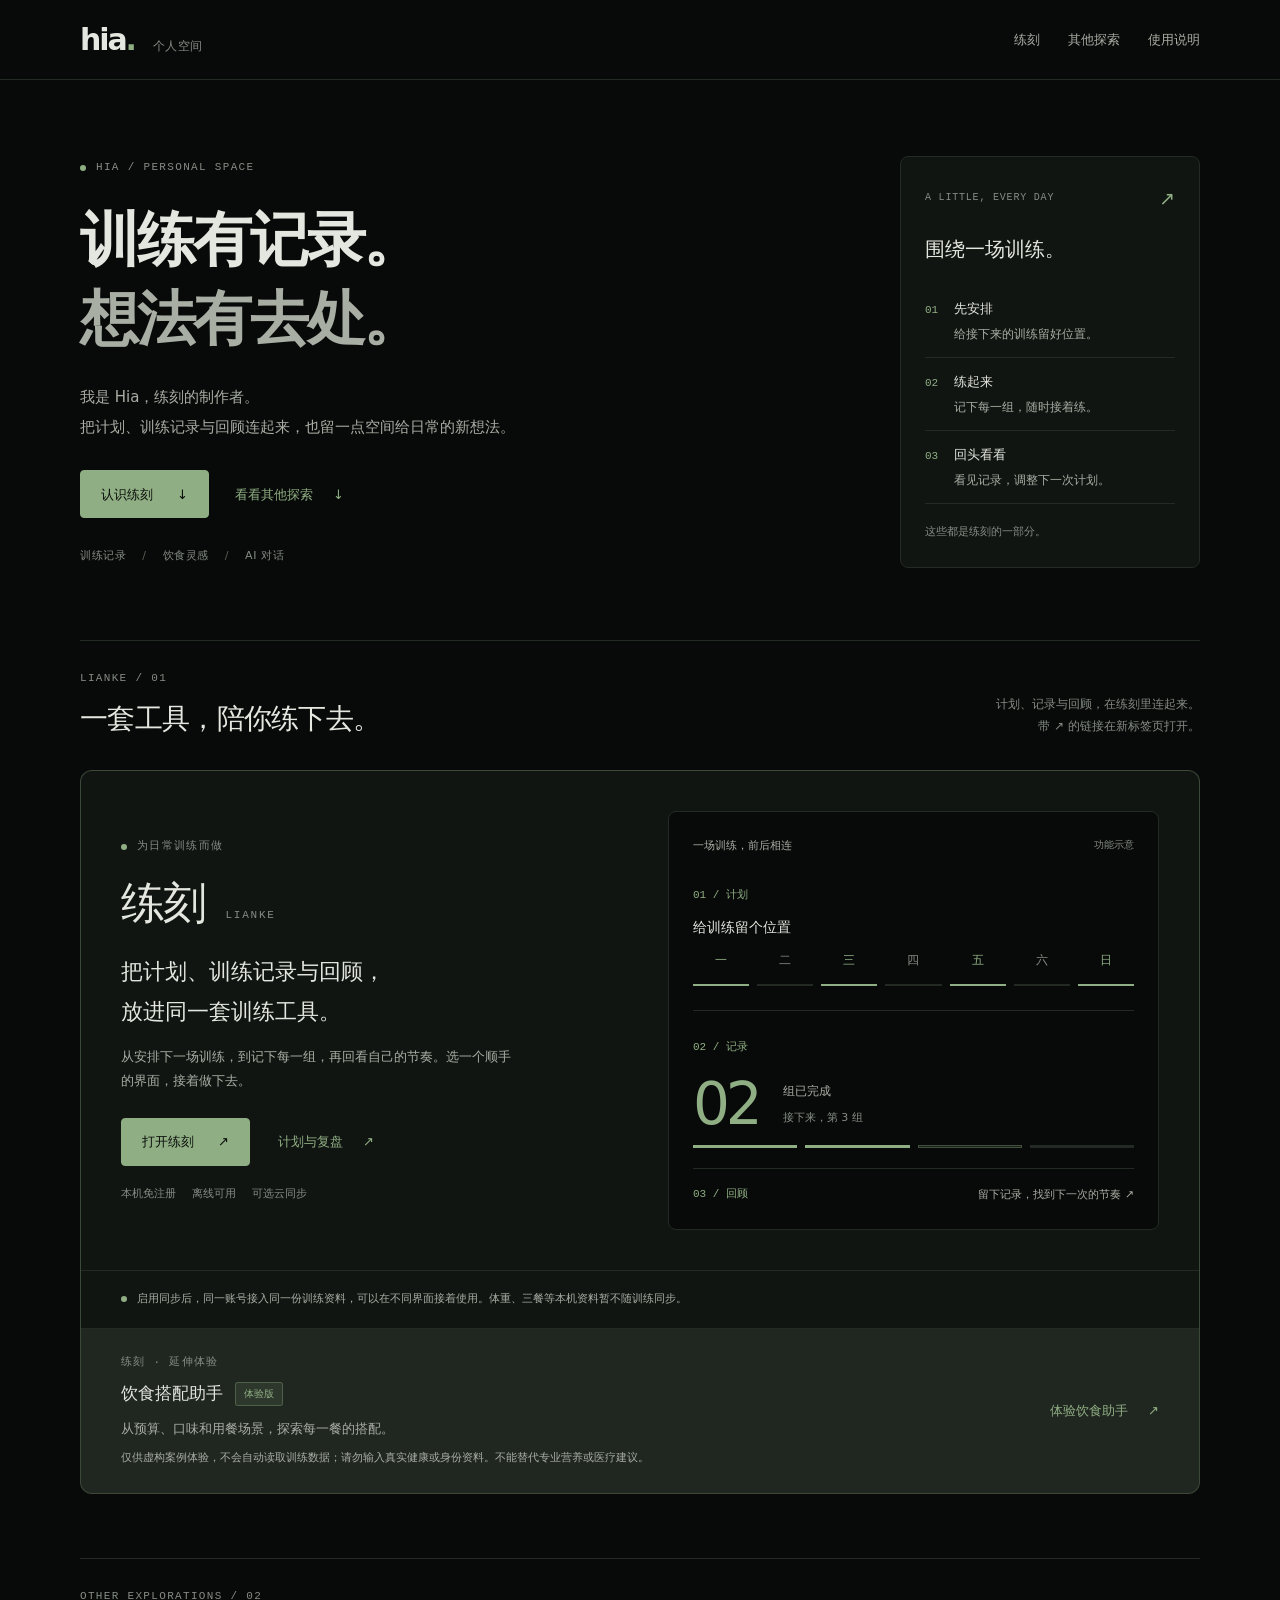
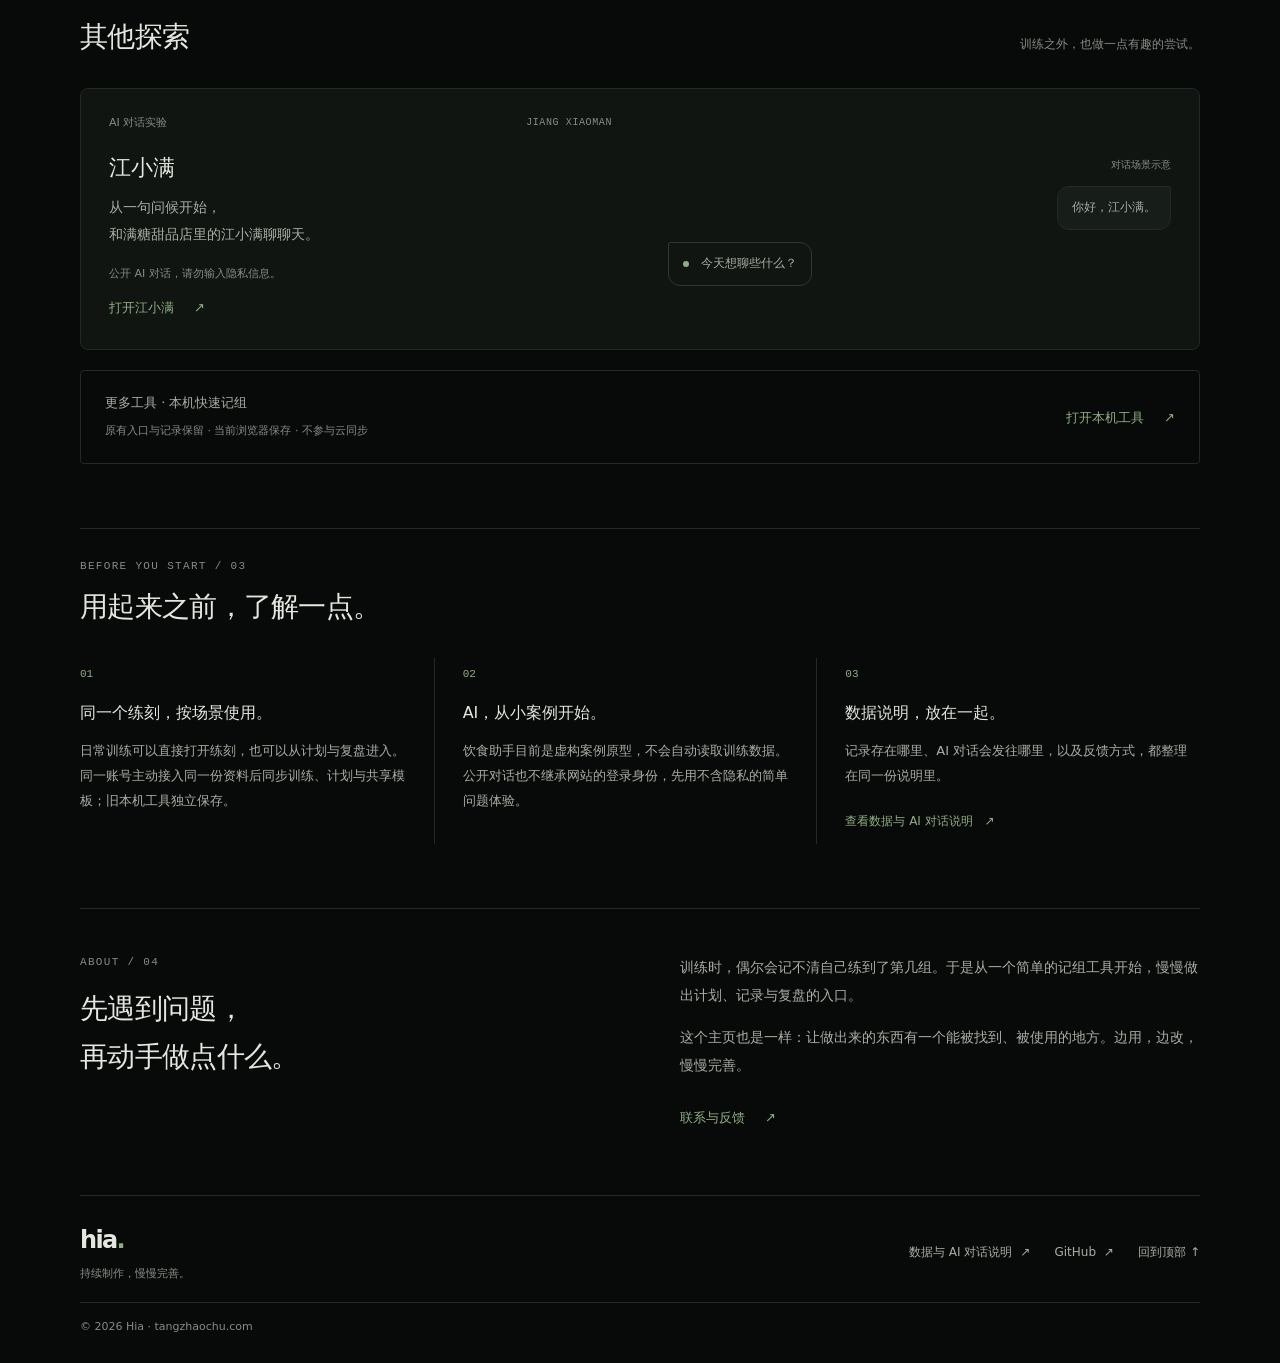
==== commit 58422e2d: "fix(home): unify Lianke product and training entries Group training views and nutrition in one produ" ====
--- a/index.html
+++ b/index.html
@@ -4,7 +4,7 @@
     <meta charset="utf-8" />
     <meta name="viewport" content="width=device-width, initial-scale=1" />
     <title>Hia · 训练、日常与 AI 实验</title>
-    <meta name="description" content="Hia 的个人空间。用练刻记录训练，在训练网站安排与复盘，体验 AI 饮食助手与江小满对话。" />
+    <meta name="description" content="Hia 的个人空间。练刻将计划、训练记录与回顾放进同一套工具，另有饮食搭配与江小满对话实验。" />
     <link rel="canonical" href="http://tangzhaochu.com/" />
     <meta name="color-scheme" content="dark" />
     <meta name="theme-color" content="#080a09" />
@@ -14,7 +14,7 @@
     <meta property="og:title" content="Hia · 训练、日常与 AI 实验" />
     <meta property="og:description" content="从一场训练出发，把日常的小想法做成可以使用的工具。" />
     <link rel="icon" href="/favicon.svg" type="image/svg+xml" />
-    <link rel="stylesheet" href="/styles.css?v=20261022" />
+    <link rel="stylesheet" href="/styles.css?v=20261022-lianke" />
   </head>
   <body>
     <a class="skip-link" href="#main">跳到主要内容</a>
@@ -22,9 +22,9 @@
       <div class="shell header-inner">
         <a class="brand" href="#top" aria-label="Hia 个人主页">hia<span aria-hidden="true">.</span><small>个人空间</small></a>
         <nav class="nav" aria-label="主站导航">
-          <a href="#projects">作品</a>
+          <a href="#projects">练刻</a>
+          <a href="#explore">其他探索</a>
           <a href="#notes">使用说明</a>
-          <a href="https://github.com/hiack" target="_blank" rel="noopener noreferrer">GitHub <span aria-hidden="true">↗</span></a>
         </nav>
       </div>
     </header>
@@ -33,10 +33,10 @@
         <div class="hero-copy">
           <p class="eyebrow"><span class="signal-dot" aria-hidden="true"></span> HIA / PERSONAL SPACE</p>
           <h1 id="hero-title">训练有记录。<br /><span>想法有去处。</span></h1>
-          <p class="hero-description">我是 Hia。这里放着我的训练工具与 AI 对话实验。<br class="desktop-break" />从日常的小问题出发，慢慢做成能用的东西。</p>
+          <p class="hero-description">我是 Hia，练刻的制作者。<br />把计划、训练记录与回顾连起来，也留一点空间给日常的新想法。</p>
           <div class="hero-actions">
-            <a class="button button-primary" href="https://lianke.tangzhaochu.com/" target="_blank" rel="noopener noreferrer">开始今天的训练 <span aria-hidden="true">↗</span></a>
-            <a class="text-link" href="#projects">看看全部作品 <span aria-hidden="true">↓</span></a>
+            <a class="button button-primary" href="#projects">认识练刻 <span aria-hidden="true">↓</span></a>
+            <a class="text-link" href="#explore">看看其他探索 <span aria-hidden="true">↓</span></a>
           </div>
           <p class="hero-footnote">训练记录 <span aria-hidden="true">/</span> 饮食灵感 <span aria-hidden="true">/</span> AI 对话</p>
         </div>
@@ -44,79 +44,57 @@
           <div class="note-top"><p class="eyebrow">A LITTLE, EVERY DAY</p><span class="note-mark" aria-hidden="true">↗</span></div>
           <h2 id="routine-title">围绕一场训练。</h2>
           <ol class="routine-list">
-            <li><span class="routine-number">01</span><div><h3>先安排</h3><p>在网站整理训练计划。</p></div></li>
-            <li><span class="routine-number">02</span><div><h3>再练起来</h3><p>在练刻开始，记下每一组。</p></div></li>
-            <li><span class="routine-number">03</span><div><h3>回头看看</h3><p>回到网站查看记录、复盘。</p></div></li>
+            <li><span class="routine-number">01</span><div><h3>先安排</h3><p>给接下来的训练留好位置。</p></div></li>
+            <li><span class="routine-number">02</span><div><h3>练起来</h3><p>记下每一组，随时接着练。</p></div></li>
+            <li><span class="routine-number">03</span><div><h3>回头看看</h3><p>看见记录，调整下一次计划。</p></div></li>
           </ol>
-          <p class="note-caption">同一账号与资料，连接两端的训练记录。</p>
+          <p class="note-caption">这些都是练刻的一部分。</p>
         </aside>
       </section>
 
       <section class="projects-section" id="projects" aria-labelledby="projects-title">
         <div class="section-heading">
-          <div><p class="eyebrow">SELECTED WORK / 01</p><h2 id="projects-title">从训练，到日常。</h2></div>
-          <p>选一个入口，开始用。<br />带 ↗ 的链接在新标签页打开。</p>
+          <div><p class="eyebrow">LIANKE / 01</p><h2 id="projects-title">一套工具，陪你练下去。</h2></div>
+          <p>计划、记录与回顾，在练刻里连起来。<br />带 ↗ 的链接在新标签页打开。</p>
         </div>
-        <div class="project-grid">
-          <article class="project-card" aria-labelledby="lianke-title">
-            <div class="card-meta"><span>01 / 训练记录</span><span class="project-label">LIANKE</span></div>
-            <div class="project-art training-art" aria-hidden="true">
-              <div class="art-caption"><span>从这一组开始</span><span>功能示意</span></div>
-              <div class="set-display"><strong>02</strong><div>组已完成<span>接下来，第 3 组</span></div></div>
-              <div class="set-lines"><i></i><i></i><i></i><i></i></div>
+        <article class="lianke-product" aria-labelledby="lianke-title">
+          <div class="product-main">
+            <div class="product-copy"><p class="eyebrow"><span class="signal-dot" aria-hidden="true"></span> 为日常训练而做</p><h3 id="lianke-title">练刻<span aria-hidden="true">LIANKE</span></h3><p class="product-description">把计划、训练记录与回顾，<br class="desktop-break" />放进同一套训练工具。</p><p class="product-detail">从安排下一场训练，到记下每一组，再回看自己的节奏。选一个顺手的界面，接着做下去。</p>
+              <div class="product-actions"><a class="button button-primary" href="https://lianke.tangzhaochu.com/" target="_blank" rel="noopener noreferrer">打开练刻 <span aria-hidden="true">↗</span></a><a class="text-link" href="https://training.tangzhaochu.com/my-training" target="_blank" rel="noopener noreferrer">计划与复盘 <span aria-hidden="true">↗</span></a></div>
+              <ul class="tags" aria-label="练刻特点"><li>本机免注册</li><li>离线可用</li><li>可选云同步</li></ul>
             </div>
-            <div class="card-copy"><h3 id="lianke-title">练刻</h3><p>开始或接着完成训练，记下每一组。<br />离线也能保存，回到熟悉的节奏。</p></div>
-            <ul class="tags" aria-label="练刻特点"><li>本机免注册</li><li>离线可用</li><li>登录后云同步</li></ul>
-            <div class="card-bottom"><span>把注意力留给训练</span><a class="project-action" href="https://lianke.tangzhaochu.com/" target="_blank" rel="noopener noreferrer">打开练刻 <span aria-hidden="true">↗</span></a></div>
-          </article>
+            <div class="product-preview" aria-hidden="true"><div class="preview-header"><span>一场训练，前后相连</span><span>功能示意</span></div><div class="preview-plan"><span class="routine-number">01 / 计划</span><strong>给训练留个位置</strong><div class="calendar-days"><span>一</span><span>二</span><span>三</span><span>四</span><span>五</span><span>六</span><span>日</span></div></div><div class="preview-session"><div><span class="routine-number">02 / 记录</span><div class="set-display"><strong>02</strong><div>组已完成<span>接下来，第 3 组</span></div></div></div><div class="set-lines"><i></i><i></i><i></i><i></i></div></div><div class="preview-review"><span class="routine-number">03 / 回顾</span><span>留下记录，找到下一次的节奏 <span aria-hidden="true">↗</span></span></div></div>
+          </div>
+          <p class="product-sync"><span class="signal-dot" aria-hidden="true"></span>启用同步后，同一账号接入同一份训练资料，可以在不同界面接着使用。体重、三餐等本机资料暂不随训练同步。</p>
+          <section class="product-extension" aria-labelledby="nutrition-title"><div><p class="eyebrow">练刻 · 延伸体验</p><h4 id="nutrition-title">饮食搭配助手 <span class="status-label">体验版</span></h4><p>从预算、口味和用餐场景，探索每一餐的搭配。</p><small>仅供虚构案例体验，不会自动读取训练数据；请勿输入真实健康或身份资料。不能替代专业营养或医疗建议。</small></div><a class="text-link" href="https://training.tangzhaochu.com/nutrition" target="_blank" rel="noopener noreferrer">体验饮食助手 <span aria-hidden="true">↗</span></a></section>
+        </article>
+      </section>
 
-          <article class="project-card" aria-labelledby="training-title">
-            <div class="card-meta"><span>02 / 安排与复盘</span><span class="project-label">HIA TRAINING</span></div>
-            <div class="project-art calendar-art" aria-hidden="true">
-              <div class="art-caption"><span>为训练留一点位置</span><span>功能示意</span></div>
-              <div class="calendar-days"><span>一</span><span>二</span><span>三</span><span>四</span><span>五</span><span>六</span><span>日</span></div>
-              <div class="calendar-caption"><span>训练计划</span><span>共同训练</span><span>记录复盘</span></div>
-            </div>
-            <div class="card-copy"><h3 id="training-title">训练网站</h3><p>安排计划，查看共同训练与训练记录。<br />和练刻使用同一账号、同一资料后同步。</p></div>
-            <ul class="tags" aria-label="训练网站特点"><li>计划安排</li><li>训练复盘</li><li>与练刻同步</li></ul>
-            <div class="card-bottom"><span>练之前与练之后，都有去处</span><a class="project-action" href="https://training.tangzhaochu.com/" target="_blank" rel="noopener noreferrer">打开训练网站 <span aria-hidden="true">↗</span></a></div>
-          </article>
-
-          <article class="project-card ai-card" aria-labelledby="nutrition-title">
-            <div class="card-meta"><span>03 / AI 饮食实验</span><span class="status-label">原型体验</span></div>
-            <div class="project-art chat-art" aria-hidden="true">
-              <span class="art-caption">虚构问法示意</span><div class="chat-bubble user-bubble">预算 20 元，晚餐怎么搭？</div><div class="chat-bubble"><span class="signal-dot"></span>从预算、口味和搭配聊起。</div>
-            </div>
-            <div class="card-copy"><h3 id="nutrition-title">AI 饮食助手</h3><p>围绕预算、口味与用餐场景，<br />探索日常饮食搭配的更多可能。</p></div>
-            <p class="card-note">仅供虚构案例体验；请勿输入真实健康或身份资料。不能替代专业营养或医疗建议。</p>
-            <div class="card-bottom"><span>在训练网站内体验</span><a class="project-action" href="https://training.tangzhaochu.com/nutrition" target="_blank" rel="noopener noreferrer">体验饮食助手 <span aria-hidden="true">↗</span></a></div>
-          </article>
-
-          <article class="project-card ai-card" aria-labelledby="jiang-title">
-            <div class="card-meta"><span>04 / AI 对话实验</span><span class="project-label">JIANG XIAOMAN</span></div>
+      <section class="explore-section" id="explore" aria-labelledby="explore-title">
+        <div class="section-heading"><div><p class="eyebrow">OTHER EXPLORATIONS / 02</p><h2 id="explore-title">其他探索</h2></div><p>训练之外，也做一点有趣的尝试。</p></div>
+          <article class="project-card exploration-card" aria-labelledby="jiang-title">
+            <div class="exploration-copy"><div class="card-meta"><span>AI 对话实验</span><span class="project-label">JIANG XIAOMAN</span></div>
+            <div class="card-copy"><h3 id="jiang-title">江小满</h3><p>从一句问候开始，<br />和满糖甜品店里的江小满聊聊天。</p></div>
+            <p class="card-note">公开 AI 对话，请勿输入隐私信息。</p><a class="text-link" href="https://home.tangzhaochu.com/contact#conversation" target="_blank" rel="noopener noreferrer">打开江小满 <span aria-hidden="true">↗</span></a></div>
             <div class="project-art chat-art" aria-hidden="true">
               <span class="art-caption">对话场景示意</span><div class="chat-bubble user-bubble">你好，江小满。</div><div class="chat-bubble"><span class="signal-dot"></span>今天想聊些什么？</div>
             </div>
-            <div class="card-copy"><h3 id="jiang-title">江小满</h3><p>从一句问候开始，<br />和满糖甜品店里的江小满聊聊天。</p></div>
-            <p class="card-note">公开 AI 对话，请勿输入隐私信息。也可通过<a href="https://home.tangzhaochu.com/contact" target="_blank" rel="noopener noreferrer">网站里的对话浮窗</a>体验。</p>
-            <div class="card-bottom"><span>一个持续探索的对话项目</span><a class="project-action" href="https://udify.app/chat/pNigFJHwFSH5pgcY" target="_blank" rel="noopener noreferrer">打开江小满 <span aria-hidden="true">↗</span></a></div>
           </article>
-        </div>
       </section>
 
-      <aside class="tool-shortcut" aria-label="本机独立工具"><div><p>只想快速记下这一组？</p><span>免注册 · 当前浏览器保存 · 不参与云同步</span></div><a class="text-link" href="https://home.tangzhaochu.com/workout?template=free" target="_blank" rel="noopener noreferrer">本机快速记组 <span aria-hidden="true">↗</span></a></aside>
+      <aside class="tool-shortcut" aria-label="更多工具"><div><p>更多工具 · 本机快速记组</p><span>原有入口与记录保留 · 当前浏览器保存 · 不参与云同步</span></div><a class="text-link" href="https://home.tangzhaochu.com/workout?template=free" target="_blank" rel="noopener noreferrer">打开本机工具 <span aria-hidden="true">↗</span></a></aside>
 
       <section class="notes-section" id="notes" aria-labelledby="notes-title">
-        <div class="section-heading"><div><p class="eyebrow">BEFORE YOU START / 02</p><h2 id="notes-title">用起来之前，了解一点。</h2></div></div>
+        <div class="section-heading"><div><p class="eyebrow">BEFORE YOU START / 03</p><h2 id="notes-title">用起来之前，了解一点。</h2></div></div>
         <div class="usage-grid">
-          <article class="usage-note"><span class="routine-number">01</span><h3>训练，在哪一端？</h3><p>练刻负责开始和继续训练，网站负责安排与复盘。跨端同步需要同一账号和同一资料；本机快速记组的记录独立保存在当前浏览器。</p></article>
+          <article class="usage-note"><span class="routine-number">01</span><h3>同一个练刻，按场景使用。</h3><p>日常训练可以直接打开练刻，也可以从计划与复盘进入。同一账号主动接入同一份资料后同步训练、计划与共享模板；旧本机工具独立保存。</p></article>
           <article class="usage-note"><span class="routine-number">02</span><h3>AI，从小案例开始。</h3><p>饮食助手目前是虚构案例原型，不会自动读取训练数据。公开对话也不继承网站的登录身份，先用不含隐私的简单问题体验。</p></article>
           <article class="usage-note"><span class="routine-number">03</span><h3>数据说明，放在一起。</h3><p>记录存在哪里、AI 对话会发往哪里，以及反馈方式，都整理在同一份说明里。</p><a class="text-link" href="https://training.tangzhaochu.com/data-info" target="_blank" rel="noopener noreferrer">查看数据与 AI 对话说明 <span aria-hidden="true">↗</span></a></article>
         </div>
       </section>
 
       <section class="about-section" aria-labelledby="about-title">
-        <div><p class="eyebrow">ABOUT / 03</p><h2 id="about-title">先遇到问题，<br />再动手做点什么。</h2></div>
+        <div><p class="eyebrow">ABOUT / 04</p><h2 id="about-title">先遇到问题，<br />再动手做点什么。</h2></div>
         <div class="about-copy"><p>训练时，偶尔会记不清自己练到了第几组。于是从一个简单的记组工具开始，慢慢做出计划、记录与复盘的入口。</p><p>这个主页也是一样：让做出来的东西有一个能被找到、被使用的地方。边用，边改，慢慢完善。</p><a class="text-link" href="mailto:hiack842@gmail.com">联系与反馈 <span aria-hidden="true">↗</span></a></div>
       </section>
     </main>
--- a/styles.css
+++ b/styles.css
@@ -73,6 +73,32 @@
 .project-grid { display: grid; grid-template-columns: repeat(2, minmax(0, 1fr)); gap: 20px; margin-top: 28px; }
 .project-card { display: flex; flex-direction: column; min-width: 0; padding: 24px 28px 20px; border: 1px solid var(--border); border-radius: 8px; background: var(--surface); transition: border-color 160ms ease; }
 .project-card:hover, .project-card:focus-within { border-color: var(--border-hover); }
+.lianke-product { margin-top: 28px; overflow: hidden; background: var(--surface); border: 1px solid var(--accent-line); border-radius: 12px; }
+.product-main { display: grid; grid-template-columns: 1fr 1fr; gap: 56px; align-items: center; padding: 40px; }
+.product-copy > .eyebrow { display: flex; gap: 10px; align-items: center; }
+.product-copy h3 { display: flex; align-items: baseline; gap: 20px; margin-top: 16px; font-size: 44px; line-height: 1.4; letter-spacing: -.04em; }
+.product-copy h3 > span { color: var(--text-tertiary); font: 11px/1.8 var(--font-mono); letter-spacing: .16em; }
+.product-description { margin-top: 18px; font-size: 22px; line-height: 1.8; }
+.product-detail { max-width: 30em; margin-top: 14px; color: var(--text-secondary); font-size: 13px; }
+.product-actions { display: flex; align-items: center; flex-wrap: wrap; gap: 12px 28px; margin-top: 26px; }
+.product-preview { min-width: 0; padding: 24px; border: 1px solid var(--border); border-radius: 8px; background: var(--bg); }
+.preview-header { display: flex; justify-content: space-between; gap: 12px; margin-bottom: 24px; color: var(--text-secondary); font-size: 11px; }
+.preview-header > span:last-child { color: var(--text-tertiary); font-size: 10px; }
+.preview-plan > strong { display: block; margin-top: 7px; font-size: 14px; font-weight: 500; }
+.preview-plan .calendar-days { margin-top: 10px; }
+.preview-session { margin-top: 24px; padding-top: 20px; border-top: 1px solid var(--border); }
+.preview-session .set-display strong { font-size: 58px; }
+.preview-review { display: flex; justify-content: space-between; flex-wrap: wrap; gap: 6px 16px; margin-top: 20px; padding-top: 16px; border-top: 1px solid var(--border); font-size: 11px; color: var(--text-secondary); }
+.product-sync { display: flex; gap: 10px; align-items: baseline; padding: 18px 40px; border-top: 1px solid var(--border); color: var(--text-secondary); font-size: 11px; line-height: 1.9; }
+.product-extension { display: flex; align-items: center; justify-content: space-between; gap: 28px; padding: 24px 40px; border-top: 1px solid var(--border); background: var(--accent-soft); }
+.product-extension h4 { display: flex; align-items: center; flex-wrap: wrap; gap: 12px; margin: 6px 0 0; font-size: 17px; font-weight: 500; }
+.product-extension p:not(.eyebrow) { margin-top: 8px; color: var(--text-secondary); font-size: 13px; }
+.product-extension small { display: block; max-width: 54em; margin-top: 8px; color: var(--text-secondary); font-size: 11px; line-height: 1.9; }
+.product-extension > .text-link { flex-shrink: 0; }
+.explore-section { margin-top: 64px; }
+.exploration-card { display: grid; grid-template-columns: 1fr 1fr; align-items: center; gap: 56px; margin-top: 28px; }
+.exploration-copy .card-copy { margin-top: 18px; }
+.exploration-card .chat-art { margin: 0; }
 .card-meta { display: flex; justify-content: space-between; align-items: center; gap: 12px; color: var(--text-tertiary); font-size: 11px; }
 .project-label { font: 10px/1.8 var(--font-mono); letter-spacing: .06em; }
 .status-label { padding: 2px 8px; color: var(--accent); background: var(--accent-soft); border: 1px solid var(--accent-line); border-radius: 3px; font-size: 10px; }
@@ -136,12 +162,24 @@
 .error-main h1 { font-size: clamp(26px, 4vw, 36px); }
 .error-main p:not(.error-code) { margin-top: 18px; max-width: 34em; color: var(--text-secondary); font-size: 14px; }
 @media (max-width: 1000px) {
+  .product-main { gap: 28px; padding: 28px; }
+  .product-sync, .product-extension { padding-inline: 28px; }
+  .product-description { font-size: 20px; }
   .hero { gap: 40px; grid-template-columns: minmax(0, 1fr) 280px; }
   .project-card { padding-inline: 22px; }
   .card-bottom { align-items: start; flex-direction: column; gap: 4px; }
   .about-section { gap: 40px; }
 }
 @media (max-width: 720px) {
+  .lianke-product { margin-top: 22px; }
+  .product-main { grid-template-columns: 1fr; gap: 28px; padding: 24px 20px; }
+  .product-copy h3 { font-size: 36px; }
+  .product-description { font-size: 20px; }
+  .product-sync { padding: 16px 20px; }
+  .product-extension { flex-direction: column; align-items: start; gap: 10px; padding: 20px; }
+  .product-preview { padding: 20px; }
+  .explore-section { margin-top: 44px; }
+  .exploration-card { grid-template-columns: 1fr; gap: 24px; margin-top: 22px; }
   :root { --header-height: 72px; }
   .shell { width: calc(100% - 40px); }
   .header-inner { gap: 16px; }
